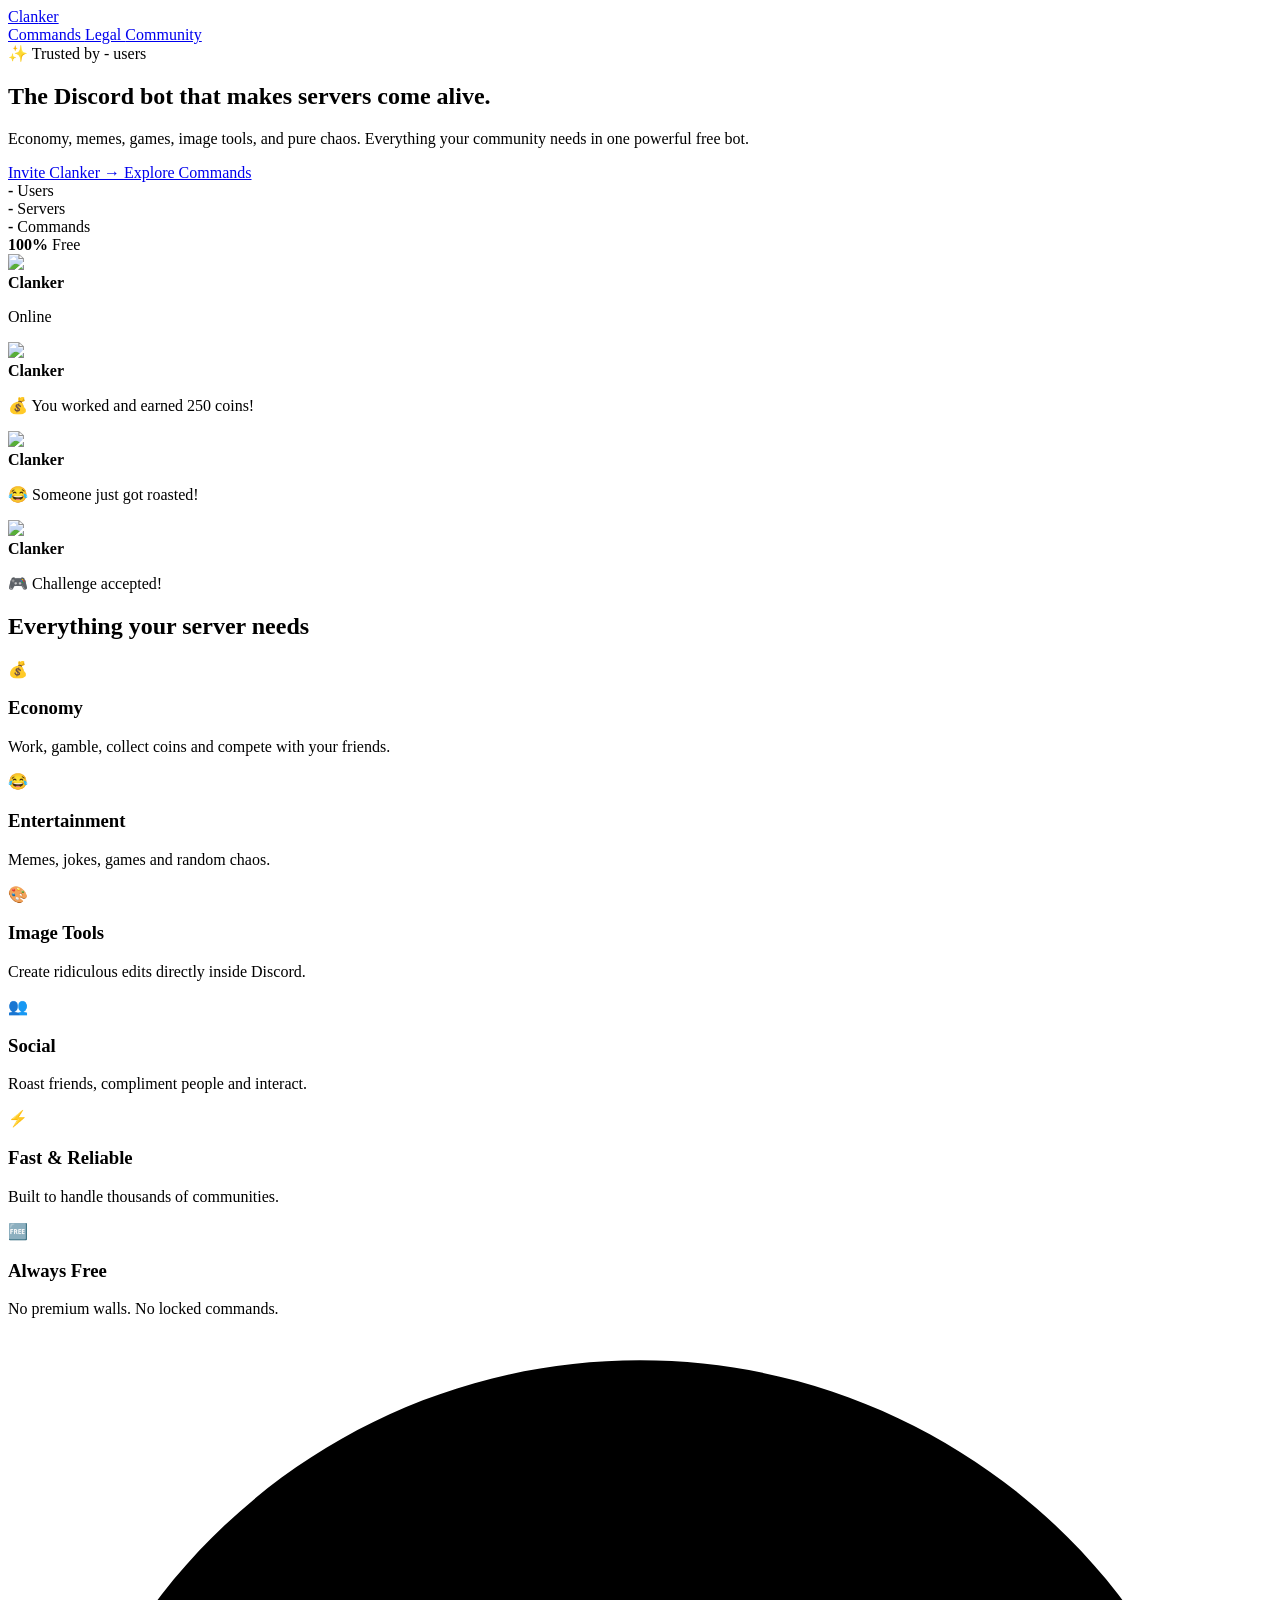
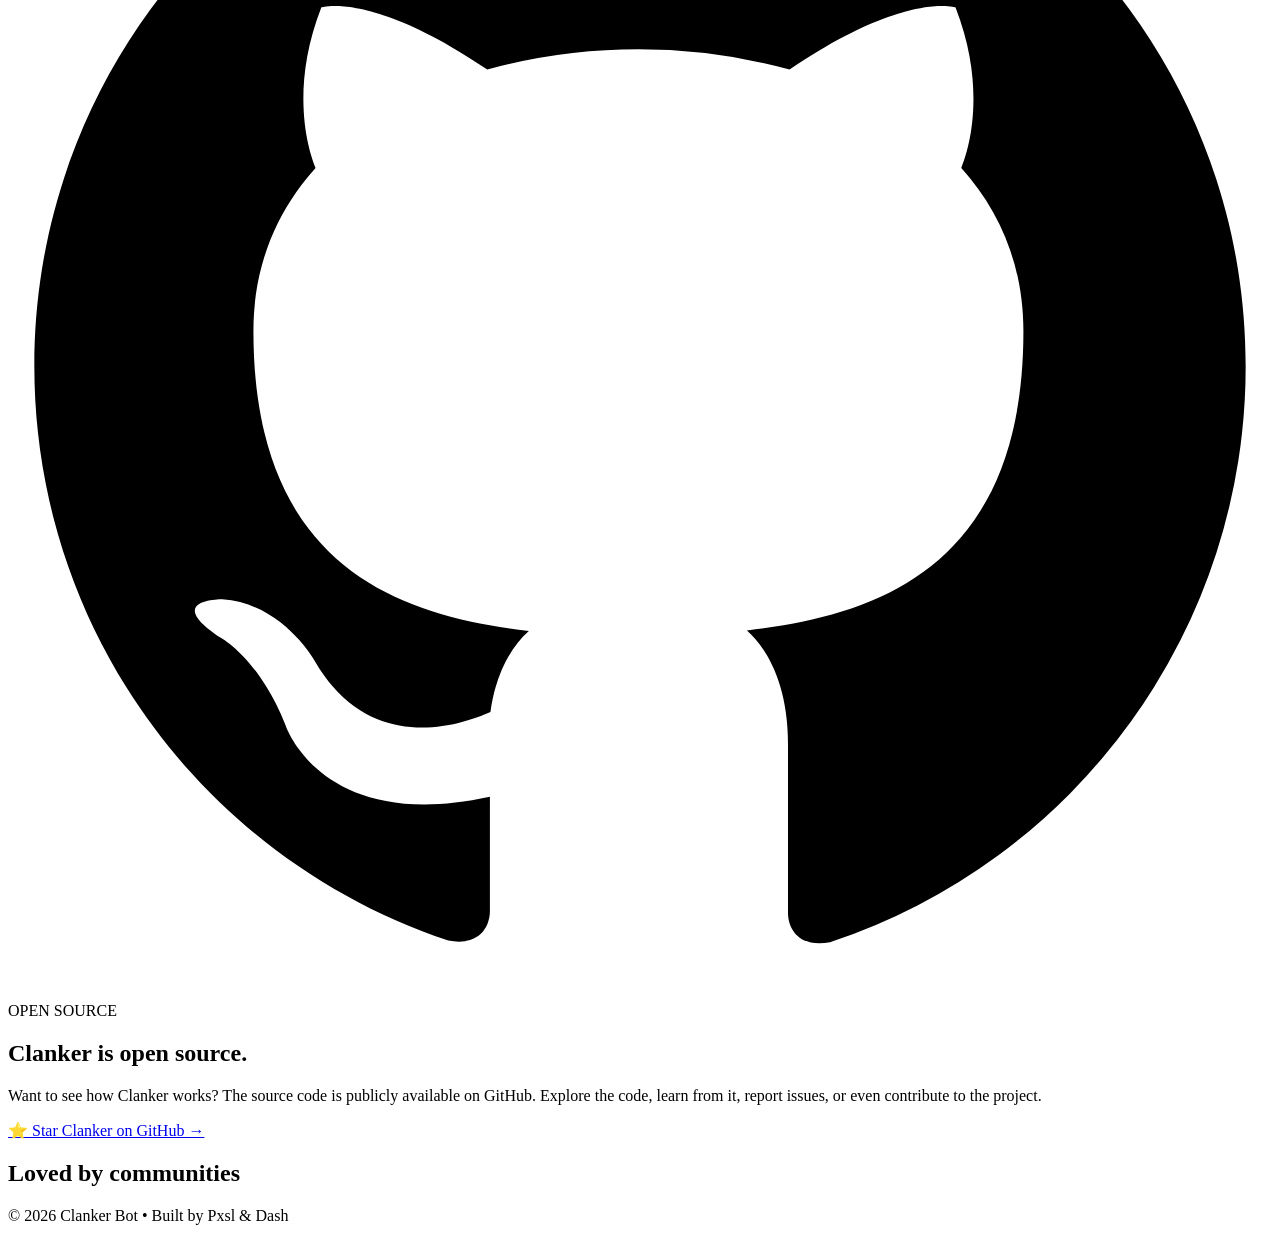
==== index.html @ 67356900 "new github url" ====
<!DOCTYPE html>
<html lang="en">

<head>

    <meta charset="UTF-8">
    <meta name="viewport" content="width=device-width, initial-scale=1.0">

    <title>Clanker ~ The #1 Entertainment Discord Bot</title>

    <meta name="description" content="Clanker is a free chaotic Discord bot with economy, games, memes, image manipulation and 80+ entertainment commands.">
    <meta name="keywords" content="discord bot, entertainment bot, economy bot, meme bot, fun bot, clanker bot">
    <meta name="robots" content="index, follow">
    <meta name="author" content="Pxsl">

    <link rel="canonical" href="https://clanker.pxsl.dev/">

    <link rel="icon" href="/assets/clanker.png">
    <link rel="apple-touch-icon" href="/assets/clanker.png">

    <link rel="preconnect" href="https://fonts.googleapis.com">
    <link rel="preconnect" href="https://fonts.gstatic.com" crossorigin>

    <link href="https://fonts.googleapis.com/css2?family=Inter:wght@400;600;800;900&display=swap" rel="stylesheet">

    <link rel="stylesheet" href="/static/styles.css">


    <!-- Open Graph -->

    <meta property="og:type" content="website">
    <meta property="og:title" content="Clanker - The #1 Entertainment Discord Bot">
    <meta property="og:description" content="A chaotic free Discord bot with economy, memes, games and image tools.">
    <meta property="og:url" content="https://clanker.pxsl.dev/">
    <meta property="og:image" content="https://clanker.pxsl.dev/static/preview.png">


    <!-- Twitter -->

    <meta name="twitter:card" content="summary_large_image">
    <meta name="twitter:title" content="Clanker - The #1 Entertainment Discord Bot">
    <meta name="twitter:description" content="Free Discord entertainment bot with 80+ commands.">
    <meta name="twitter:image" content="https://clanker.pxsl.dev/static/preview.png">


    <meta name="theme-color" content="#5865F2">


    <!-- Schema -->

    <script type="application/ld+json">
    {
        "@context": "https://schema.org",
        "@type": "SoftwareApplication",
        "name": "Clanker",
        "applicationCategory": "EntertainmentApplication",
        "operatingSystem": "Discord",
        "description": "A free Discord bot with entertainment commands, economy, memes and games.",
        "offers": {
            "@type": "Offer",
            "price": "0",
            "priceCurrency": "USD"
        },
        "author": {
            "@type": "Person",
            "name": "Pxsl"
        }
    }
    </script>

</head>

<script async src="https://www.googletagmanager.com/gtag/js?id=G-J10Z1FWB4F"></script>

<script>
    window.dataLayer = window.dataLayer || [];

    function gtag() {
        dataLayer.push(arguments);
    }

    gtag("js", new Date());
    gtag("config", "G-J10Z1FWB4F");
</script>

<body>

<div class="background"></div>

<nav>

    <a class="logo" href="/">
        Clan<span>ker</span>
    </a>

    <div class="nav-links">

        <a href="/commands/">
            Commands
        </a>

        <a href="/legal/">
            Legal
        </a>

        <a href="https://pxsl.dev/discord/" target="_blank">
            Community
        </a>

    </div>

</nav>

<section class="hero">

    <div class="hero-left">

        <div class="badge">
            ✨ Trusted by <span id="badge-user-count">...</span> users      
        </div>

        <h1>
            The Discord bot that makes
            <span>
                servers come alive.
            </span>
        </h1>

        <p>
            Economy, memes, games, image tools,
            and pure chaos. Everything your community
            needs in one powerful free bot.
        </p>

        <div class="buttons">

            <a class="btn primary"
               href="/invite/">
                Invite Clanker →
            </a>


            <a class="btn secondary" href="/commands/">
                Explore Commands
            </a>

        </div>

        <div class="mini-stats">

            <div>
                <strong id="user-count">...</strong>
                Users
            </div>

            <div>
                <strong id="server-count">...</strong>
                Servers
            </div>

            <div>
                <strong id="command-count">...</strong>
                Commands
            </div>

            <div>
                <strong>100%</strong>
                Free
            </div>

        </div>

    </div>

    <div class="discord-preview">

        <div class="discord-header">

            <img src="/assets/clanker.png">

            <div>
                <b>Clanker</b>
                <p>Online</p>
            </div>

        </div>

        <div class="message">

            <img src="/assets/clanker.png">

            <div>
                <b>Clanker</b>
                <p>💰 You worked and earned 250 coins!</p>
            </div>

        </div>

        <div class="message">

            <img src="/assets/clanker.png">

            <div>
                <b>Clanker</b>
                <p>😂 Someone just got roasted!</p>
            </div>

        </div>

        <div class="message">

            <img src="/assets/clanker.png">

            <div>
                <b>Clanker</b>
                <p>🎮 Challenge accepted!</p>
            </div>

        </div>

    </div>

</section>

<section class="features">

    <h2>
        Everything your server needs
    </h2>

    <div class="grid">

        <div class="card">
            <span>💰</span>
            <h3>Economy</h3>
            <p>
                Work, gamble, collect coins and compete with your friends.
            </p>
        </div>

        <div class="card">
            <span>😂</span>
            <h3>Entertainment</h3>
            <p>
                Memes, jokes, games and random chaos.
            </p>
        </div>

        <div class="card">
            <span>🎨</span>
            <h3>Image Tools</h3>
            <p>
                Create ridiculous edits directly inside Discord.
            </p>
        </div>

        <div class="card">
            <span>👥</span>
            <h3>Social</h3>
            <p>
                Roast friends, compliment people and interact.
            </p>
        </div>

        <div class="card">
            <span>⚡</span>
            <h3>Fast & Reliable</h3>
            <p>
                Built to handle thousands of communities.
            </p>
        </div>

        <div class="card">
            <span>🆓</span>
            <h3>Always Free</h3>
            <p>
                No premium walls. No locked commands.
            </p>
        </div>
    </div>

</section>

<section class="github-section">

    <div class="github-card">

        <div class="github-icon">
            <svg viewBox="0 0 24 24" aria-hidden="true">
                <path fill="currentColor" d="M12 .5C5.65.5.5 5.65.5 12c0 5.08 3.29 9.39 7.86 10.91.58.11.79-.25.79-.56v-2.17c-3.2.7-3.88-1.36-3.88-1.36-.53-1.33-1.28-1.69-1.28-1.69-1.04-.71.08-.7.08-.7 1.15.08 1.76 1.18 1.76 1.18 1.02 1.75 2.68 1.25 3.33.96.1-.74.4-1.25.73-1.54-2.55-.29-5.23-1.28-5.23-5.69 0-1.26.45-2.29 1.18-3.1-.12-.29-.51-1.46.11-3.05 0 0 .96-.31 3.15 1.18a10.93 10.93 0 0 1 5.74 0c2.19-1.49 3.15-1.18 3.15-1.18.62 1.59.23 2.76.11 3.05.73.81 1.18 1.84 1.18 3.1 0 4.42-2.69 5.39-5.25 5.68.41.36.78 1.07.78 2.16v3.2c0 .31.21.67.8.56A11.51 11.51 0 0 0 23.5 12C23.5 5.65 18.35.5 12 .5z"/>
            </svg>
        </div>

        <div class="github-content">

            <span class="github-label">
                OPEN SOURCE
            </span>

            <h2>
                Clanker is <span>open source.</span>
            </h2>

            <p>
                Want to see how Clanker works? The source code is publicly
                available on GitHub. Explore the code, learn from it,
                report issues, or even contribute to the project.
            </p>

            <a
                class="btn github-btn"
                href="https://github.com/pxsldev/Clanker/"
                target="_blank"
                rel="noopener noreferrer"
            >
                ⭐ Star Clanker on GitHub →
            </a>

        </div>

    </div>

</section>

<section class="reviews">

    <h2>
        Loved by communities
    </h2>

    <div class="reviews-row-wrap">

        <div class="reviews-row" id="reviewsRow"></div>

    </div>

</section>

<footer>

    <p>
        © 2026 Clanker Bot • Built by Pxsl & Dash
    </p>

</footer>

<script>
    async function loadStats() {
        try {
            const response = await fetch(
                "https://api.pxsl.dev/stats.json"
            );

            if (!response.ok) {
                throw new Error("Failed to load stats.json");
            }

            const stats = await response.json();

            const userCount = document.getElementById("user-count");
            const serverCount = document.getElementById("server-count");
            const badgeUserCount = document.getElementById("badge-user-count");

            const users = Number(stats.users);
            const servers = Number(stats.guilds);

            const formattedUsers = users.toLocaleString();
            const formattedServers = servers.toLocaleString();

            if (userCount) {
                userCount.textContent = formattedUsers;
            }

            if (serverCount) {
                serverCount.textContent = formattedServers;
            }

            if (badgeUserCount) {
                badgeUserCount.textContent = formattedUsers;
            }

        } catch (error) {
            console.error(
                "[STATS] Failed to load statistics:",
                error
            );

            const userCount = document.getElementById("user-count");
            const serverCount = document.getElementById("server-count");
            const badgeUserCount = document.getElementById("badge-user-count");

            if (userCount) {
                userCount.textContent = "-";
            }

            if (serverCount) {
                serverCount.textContent = "-";
            }

            if (badgeUserCount) {
                badgeUserCount.textContent = "-";
            }
        }
    }


    async function loadCommandCount() {
        try {
            const response = await fetch(
                "https://api.pxsl.dev/commands.json"
            );

            if (!response.ok) {
                throw new Error("Failed to load command data");
            }

            const commands = await response.json();

            const commandCount = document.getElementById("command-count");

            if (commandCount) {
                commandCount.textContent = commands.length.toLocaleString();
            }

        } catch (error) {
            console.error(
                "[COMMANDS] Failed to load command data:",
                error
            );

            const commandCount = document.getElementById(
                "command-count"
            );

            if (commandCount) {
                commandCount.textContent = "-";
            }
        }
    }


    loadStats();
    loadCommandCount();
</script>

<script src="/static/script.js" defer></script>

</body>

</html>
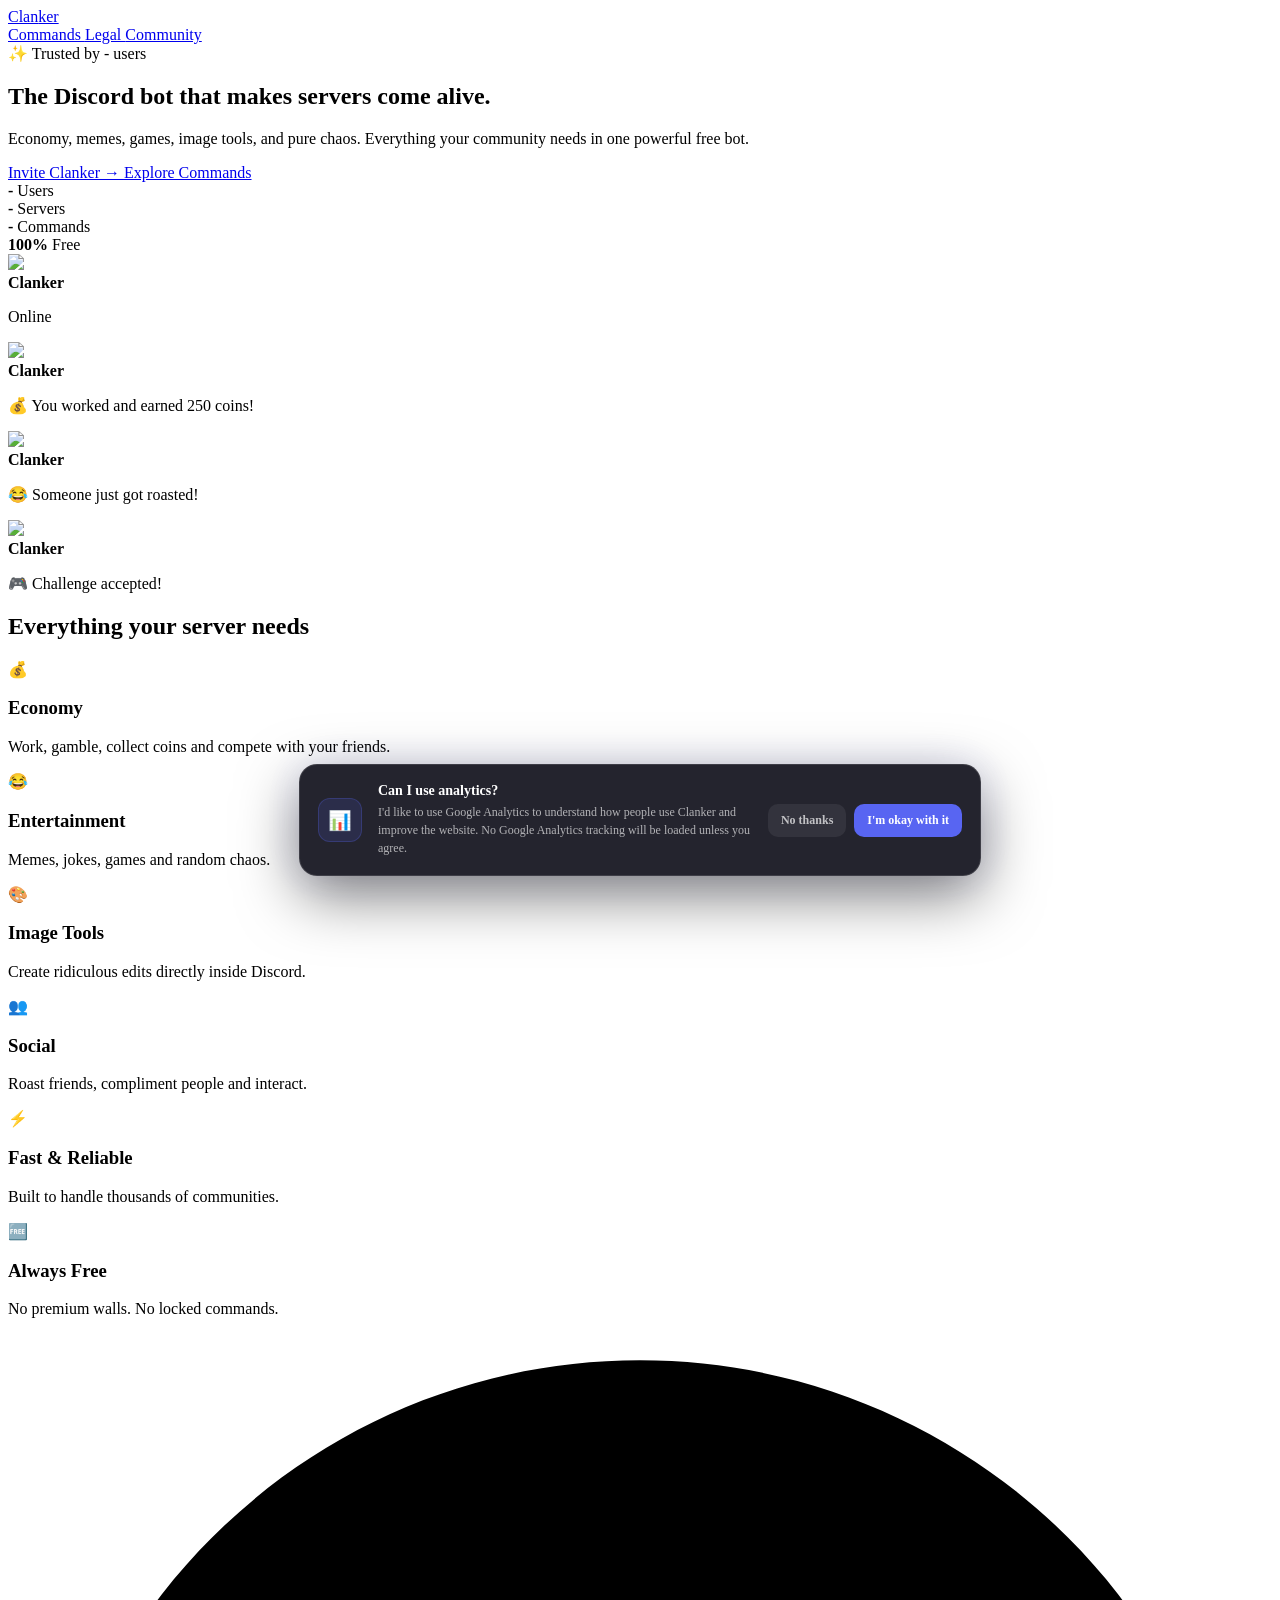
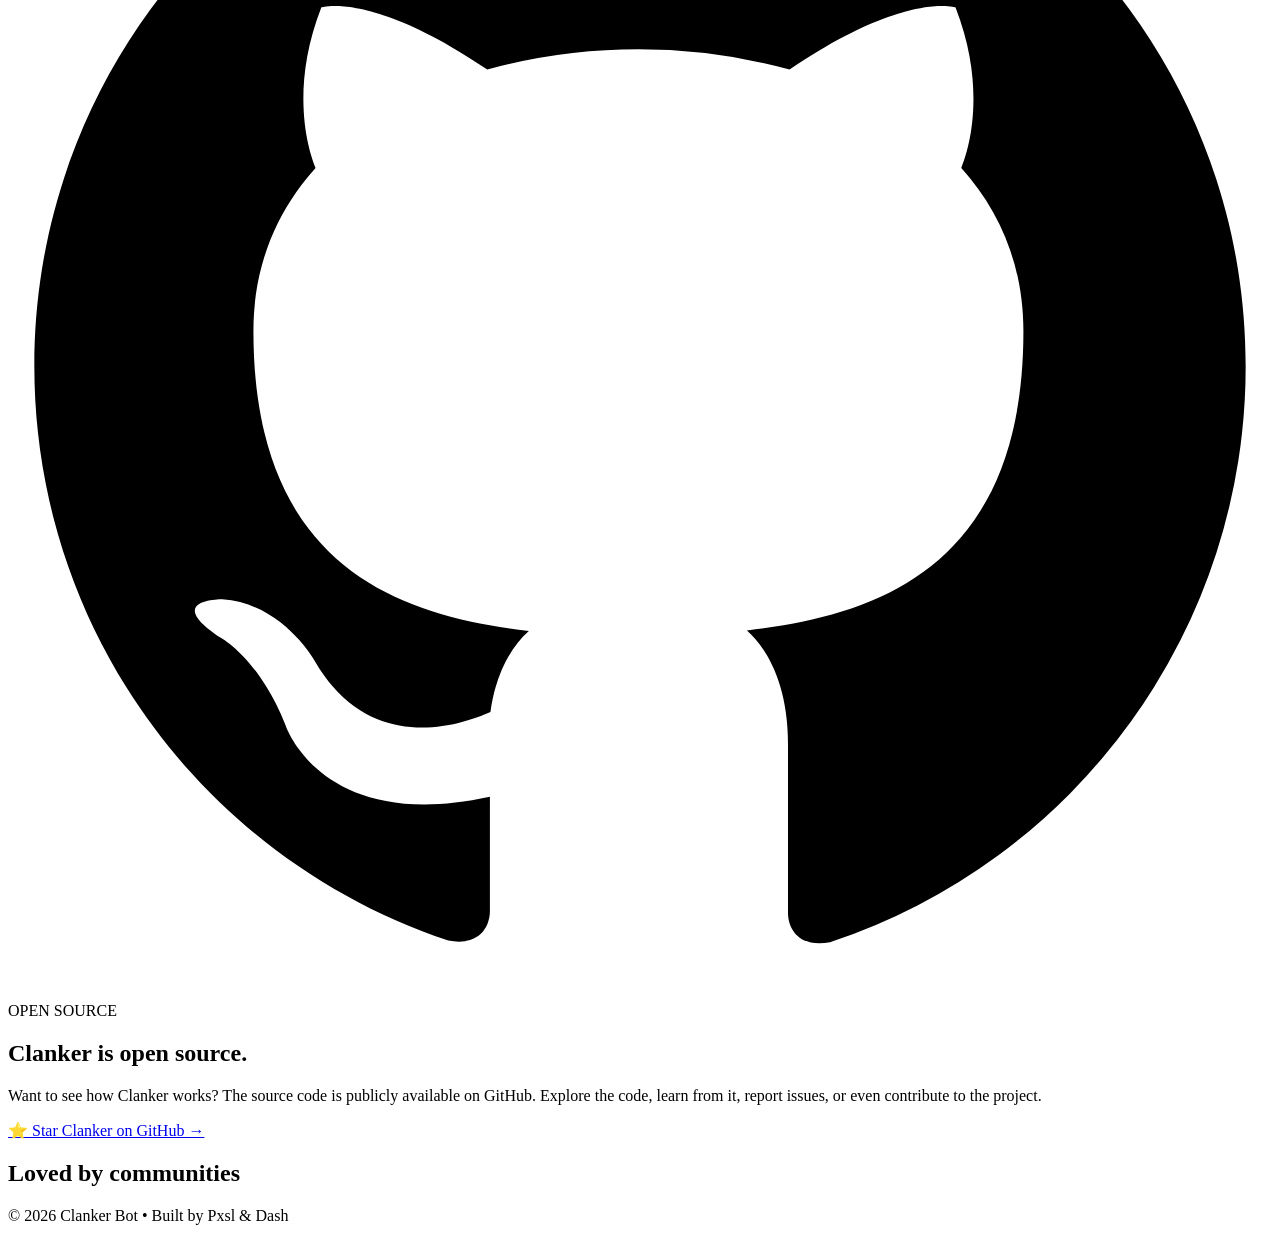
==== commit fdd6f438: "added analytics consent thing please click yes i want to see how many people are using my website" ====
--- a/index.html
+++ b/index.html
@@ -21,7 +21,10 @@
     <link rel="preconnect" href="https://fonts.googleapis.com">
     <link rel="preconnect" href="https://fonts.gstatic.com" crossorigin>
 
-    <link href="https://fonts.googleapis.com/css2?family=Inter:wght@400;600;800;900&display=swap" rel="stylesheet">
+    <link
+        href="https://fonts.googleapis.com/css2?family=Inter:wght@400;600;800;900&display=swap"
+        rel="stylesheet"
+    >
 
     <link rel="stylesheet" href="/static/styles.css">
 
@@ -68,24 +71,220 @@
     }
     </script>
 
+
+    <!-- Analytics Consent Banner -->
+
+    <style>
+
+        .analytics-banner {
+            position: fixed;
+
+            left: 50%;
+            bottom: 24px;
+
+            transform: translate(-50%, 140%);
+
+            width: min(680px, calc(100% - 32px));
+
+            z-index: 99999;
+
+            background: rgba(25, 25, 35, 0.95);
+
+            border: 1px solid rgba(255, 255, 255, 0.12);
+
+            border-radius: 18px;
+
+            box-shadow:
+                0 20px 60px rgba(0, 0, 0, 0.5),
+                0 0 40px rgba(88, 101, 242, 0.12);
+
+            backdrop-filter: blur(18px);
+            -webkit-backdrop-filter: blur(18px);
+
+            opacity: 0;
+
+            transition:
+                transform 0.5s cubic-bezier(.16, 1, .3, 1),
+                opacity 0.3s ease;
+        }
+
+
+        .analytics-banner.show {
+            transform: translate(-50%, 0);
+
+            opacity: 1;
+        }
+
+
+        .analytics-content {
+            display: flex;
+
+            align-items: center;
+
+            gap: 16px;
+
+            padding: 18px;
+        }
+
+
+        .analytics-icon {
+            flex: 0 0 42px;
+
+            width: 42px;
+            height: 42px;
+
+            display: flex;
+
+            align-items: center;
+            justify-content: center;
+
+            background: rgba(88, 101, 242, 0.14);
+
+            border: 1px solid rgba(88, 101, 242, 0.25);
+
+            border-radius: 12px;
+
+            font-size: 19px;
+        }
+
+
+        .analytics-text {
+            flex: 1;
+
+            min-width: 0;
+        }
+
+
+        .analytics-text strong {
+            display: block;
+
+            margin-bottom: 4px;
+
+            color: #fff;
+
+            font-size: 14px;
+
+            font-weight: 700;
+        }
+
+
+        .analytics-text p {
+            margin: 0;
+
+            color: rgba(255, 255, 255, 0.65);
+
+            font-size: 12px;
+
+            line-height: 1.5;
+        }
+
+
+        .analytics-actions {
+            display: flex;
+
+            flex-shrink: 0;
+
+            gap: 8px;
+        }
+
+
+        .analytics-btn {
+            border: 0;
+
+            border-radius: 10px;
+
+            padding: 9px 13px;
+
+            font-family: inherit;
+
+            font-size: 12px;
+
+            font-weight: 700;
+
+            cursor: pointer;
+
+            transition:
+                background 0.2s ease,
+                transform 0.2s ease;
+        }
+
+
+        .analytics-btn:hover {
+            transform: translateY(-1px);
+        }
+
+
+        .analytics-btn.decline {
+            color: rgba(255, 255, 255, 0.7);
+
+            background: rgba(255, 255, 255, 0.07);
+        }
+
+
+        .analytics-btn.decline:hover {
+            background: rgba(255, 255, 255, 0.12);
+        }
+
+
+        .analytics-btn.accept {
+            color: #fff;
+
+            background: #5865F2;
+        }
+
+
+        .analytics-btn.accept:hover {
+            background: #6875ff;
+        }
+
+
+        @media (max-width: 600px) {
+
+            .analytics-content {
+                align-items: flex-start;
+
+                flex-wrap: wrap;
+            }
+
+
+            .analytics-icon {
+                flex: 0 0 38px;
+
+                width: 38px;
+                height: 38px;
+            }
+
+
+            .analytics-text {
+                flex: 1;
+            }
+
+
+            .analytics-actions {
+                width: 100%;
+
+                margin-top: 2px;
+            }
+
+
+            .analytics-btn {
+                flex: 1;
+
+                padding: 10px;
+            }
+
+        }
+
+    </style>
+
 </head>
 
-<script async src="https://www.googletagmanager.com/gtag/js?id=G-J10Z1FWB4F"></script>
-
-<script>
-    window.dataLayer = window.dataLayer || [];
-
-    function gtag() {
-        dataLayer.push(arguments);
-    }
-
-    gtag("js", new Date());
-    gtag("config", "G-J10Z1FWB4F");
-</script>
 
 <body>
 
+
 <div class="background"></div>
+
 
 <nav>
 
@@ -103,7 +302,11 @@
             Legal
         </a>
 
-        <a href="https://pxsl.dev/discord/" target="_blank">
+        <a
+            href="https://pxsl.dev/discord/"
+            target="_blank"
+            rel="noopener noreferrer"
+        >
             Community
         </a>
 
@@ -111,12 +314,13 @@
 
 </nav>
 
+
 <section class="hero">
 
     <div class="hero-left">
 
         <div class="badge">
-            ✨ Trusted by <span id="badge-user-count">...</span> users      
+            ✨ Trusted by <span id="badge-user-count">...</span> users
         </div>
 
         <h1>
@@ -134,13 +338,18 @@
 
         <div class="buttons">
 
-            <a class="btn primary"
-               href="/invite/">
+            <a
+                class="btn primary"
+                href="/invite/"
+            >
                 Invite Clanker →
             </a>
 
 
-            <a class="btn secondary" href="/commands/">
+            <a
+                class="btn secondary"
+                href="/commands/"
+            >
                 Explore Commands
             </a>
 
@@ -172,6 +381,7 @@
 
     </div>
 
+
     <div class="discord-preview">
 
         <div class="discord-header">
@@ -185,6 +395,7 @@
 
         </div>
 
+
         <div class="message">
 
             <img src="/assets/clanker.png">
@@ -196,6 +407,7 @@
 
         </div>
 
+
         <div class="message">
 
             <img src="/assets/clanker.png">
@@ -207,6 +419,7 @@
 
         </div>
 
+
         <div class="message">
 
             <img src="/assets/clanker.png">
@@ -222,74 +435,116 @@
 
 </section>
 
+
 <section class="features">
 
     <h2>
         Everything your server needs
     </h2>
 
+
     <div class="grid">
 
         <div class="card">
+
             <span>💰</span>
+
             <h3>Economy</h3>
+
             <p>
                 Work, gamble, collect coins and compete with your friends.
             </p>
-        </div>
+
+        </div>
+
 
         <div class="card">
+
             <span>😂</span>
+
             <h3>Entertainment</h3>
+
             <p>
                 Memes, jokes, games and random chaos.
             </p>
-        </div>
+
+        </div>
+
 
         <div class="card">
+
             <span>🎨</span>
+
             <h3>Image Tools</h3>
+
             <p>
                 Create ridiculous edits directly inside Discord.
             </p>
-        </div>
+
+        </div>
+
 
         <div class="card">
+
             <span>👥</span>
+
             <h3>Social</h3>
+
             <p>
                 Roast friends, compliment people and interact.
             </p>
-        </div>
+
+        </div>
+
 
         <div class="card">
+
             <span>⚡</span>
+
             <h3>Fast & Reliable</h3>
+
             <p>
                 Built to handle thousands of communities.
             </p>
-        </div>
+
+        </div>
+
 
         <div class="card">
+
             <span>🆓</span>
+
             <h3>Always Free</h3>
+
             <p>
                 No premium walls. No locked commands.
             </p>
-        </div>
+
+        </div>
+
     </div>
 
 </section>
 
+
 <section class="github-section">
 
     <div class="github-card">
 
         <div class="github-icon">
-            <svg viewBox="0 0 24 24" aria-hidden="true">
-                <path fill="currentColor" d="M12 .5C5.65.5.5 5.65.5 12c0 5.08 3.29 9.39 7.86 10.91.58.11.79-.25.79-.56v-2.17c-3.2.7-3.88-1.36-3.88-1.36-.53-1.33-1.28-1.69-1.28-1.69-1.04-.71.08-.7.08-.7 1.15.08 1.76 1.18 1.76 1.18 1.02 1.75 2.68 1.25 3.33.96.1-.74.4-1.25.73-1.54-2.55-.29-5.23-1.28-5.23-5.69 0-1.26.45-2.29 1.18-3.1-.12-.29-.51-1.46.11-3.05 0 0 .96-.31 3.15 1.18a10.93 10.93 0 0 1 5.74 0c2.19-1.49 3.15-1.18 3.15-1.18.62 1.59.23 2.76.11 3.05.73.81 1.18 1.84 1.18 3.1 0 4.42-2.69 5.39-5.25 5.68.41.36.78 1.07.78 2.16v3.2c0 .31.21.67.8.56A11.51 11.51 0 0 0 23.5 12C23.5 5.65 18.35.5 12 .5z"/>
+
+            <svg
+                viewBox="0 0 24 24"
+                aria-hidden="true"
+            >
+                <path
+                    fill="currentColor"
+                    d="M12 .5C5.65.5.5 5.65.5 12c0 5.08 3.29 9.39 7.86 10.91.58.11.79-.25.79-.56v-2.17c-3.2.7-3.88-1.36-3.88-1.36-.53-1.33-1.28-1.69-1.28-1.69-1.04-.71.08-.7.08-.7 1.15.08 1.76 1.18 1.76 1.18 1.02 1.75 2.68 1.25 3.33.96.1-.74.4-1.25.73-1.54-2.55-.29-5.23-1.28-5.23-5.69 0-1.26.45-2.29 1.18-3.1-.12-.29-.51-1.46.11-3.05 0 0 .96-.31 3.15 1.18a10.93 10.93 0 0 1 5.74 0c2.19-1.49 3.15-1.18 3.15-1.18.62 1.59.23 2.76.11 3.05.73.81 1.18 1.84 1.18 3.1 0 4.42-2.69 5.39-5.25 5.68.41.36.78 1.07.78 2.16v3.2c0 .31.21.67.8.56A11.51 11.51 0 0 0 23.5 12C23.5 5.65 18.35.5 12 .5z"
+                />
             </svg>
-        </div>
+
+        </div>
+
 
         <div class="github-content">
 
@@ -322,19 +577,25 @@
 
 </section>
 
+
 <section class="reviews">
 
     <h2>
         Loved by communities
     </h2>
 
+
     <div class="reviews-row-wrap">
 
-        <div class="reviews-row" id="reviewsRow"></div>
+        <div
+            class="reviews-row"
+            id="reviewsRow"
+        ></div>
 
     </div>
 
 </section>
+
 
 <footer>
 
@@ -344,106 +605,481 @@
 
 </footer>
 
+
+<!-- Analytics Consent Banner -->
+
+<div
+    id="analyticsBanner"
+    class="analytics-banner"
+>
+
+    <div class="analytics-content">
+
+
+        <div class="analytics-icon">
+            📊
+        </div>
+
+
+        <div class="analytics-text">
+
+            <strong>
+                Can I use analytics?
+            </strong>
+
+            <p>
+                I'd like to use Google Analytics to understand how people
+                use Clanker and improve the website. No Google Analytics
+                tracking will be loaded unless you agree.
+            </p>
+
+        </div>
+
+
+        <div class="analytics-actions">
+
+            <button
+                id="analyticsDecline"
+                class="analytics-btn decline"
+                type="button"
+            >
+                No thanks
+            </button>
+
+
+            <button
+                id="analyticsAccept"
+                class="analytics-btn accept"
+                type="button"
+            >
+                I'm okay with it
+            </button>
+
+        </div>
+
+    </div>
+
+</div>
+
+
 <script>
+
+    /*
+     * ============================================
+     * Google Analytics Consent
+     * ============================================
+     *
+     * IMPORTANT:
+     *
+     * Google Analytics is NOT loaded when the page
+     * initially opens.
+     *
+     * It is only loaded after explicit consent.
+     *
+     * This uses a Clanker-specific localStorage key
+     * because clanker.pxsl.dev is a separate origin
+     * from pxsl.dev.
+     */
+
+
+    const ANALYTICS_ID =
+        "G-J10Z1FWB4F";
+
+
+    const ANALYTICS_CONSENT_KEY =
+        "clanker-analytics-consent";
+
+
+    const analyticsBanner =
+        document.getElementById("analyticsBanner");
+
+
+    const analyticsAccept =
+        document.getElementById("analyticsAccept");
+
+
+    const analyticsDecline =
+        document.getElementById("analyticsDecline");
+
+
+    /*
+     * Load Google Analytics.
+     */
+
+    function enableAnalytics() {
+
+        /*
+         * Safety check:
+         * never load Analytics without consent.
+         */
+
+        if (
+            localStorage.getItem(ANALYTICS_CONSENT_KEY)
+            !== "accepted"
+        ) {
+            return;
+        }
+
+
+        /*
+         * Prevent duplicate loading.
+         */
+
+        if (
+            document.querySelector(
+                'script[src*="googletagmanager.com/gtag/js"]'
+            )
+        ) {
+            return;
+        }
+
+
+        /*
+         * Load Google's gtag.js script.
+         */
+
+        const script =
+            document.createElement("script");
+
+
+        script.async = true;
+
+
+        script.src =
+            "https://www.googletagmanager.com/gtag/js?id="
+            + ANALYTICS_ID;
+
+
+        document.head.appendChild(script);
+
+
+        /*
+         * Initialise Google Analytics.
+         */
+
+        window.dataLayer =
+            window.dataLayer || [];
+
+
+        function gtag() {
+
+            dataLayer.push(arguments);
+
+        }
+
+
+        window.gtag = gtag;
+
+
+        gtag(
+            "js",
+            new Date()
+        );
+
+
+        gtag(
+            "config",
+            ANALYTICS_ID
+        );
+
+    }
+
+
+    /*
+     * Read the visitor's previous choice.
+     */
+
+    const analyticsConsent =
+        localStorage.getItem(
+            ANALYTICS_CONSENT_KEY
+        );
+
+
+    /*
+     * If the visitor already accepted,
+     * load Analytics without showing the banner.
+     */
+
+    if (
+        analyticsConsent === "accepted"
+    ) {
+
+        enableAnalytics();
+
+    }
+
+
+    /*
+     * If they have never made a choice,
+     * show the banner.
+     */
+
+    else if (
+        !analyticsConsent
+    ) {
+
+        setTimeout(() => {
+
+            analyticsBanner.classList.add("show");
+
+        }, 800);
+
+    }
+
+
+    /*
+     * Accept Analytics.
+     */
+
+    analyticsAccept.addEventListener(
+        "click",
+        () => {
+
+            localStorage.setItem(
+                ANALYTICS_CONSENT_KEY,
+                "accepted"
+            );
+
+
+            analyticsBanner.classList.remove(
+                "show"
+            );
+
+
+            enableAnalytics();
+
+        }
+    );
+
+
+    /*
+     * Decline Analytics.
+     */
+
+    analyticsDecline.addEventListener(
+        "click",
+        () => {
+
+            localStorage.setItem(
+                ANALYTICS_CONSENT_KEY,
+                "declined"
+            );
+
+
+            analyticsBanner.classList.remove(
+                "show"
+            );
+
+        }
+    );
+
+</script>
+
+
+<script>
+
     async function loadStats() {
+
         try {
+
             const response = await fetch(
                 "https://api.pxsl.dev/stats.json"
             );
 
+
             if (!response.ok) {
-                throw new Error("Failed to load stats.json");
-            }
-
-            const stats = await response.json();
-
-            const userCount = document.getElementById("user-count");
-            const serverCount = document.getElementById("server-count");
-            const badgeUserCount = document.getElementById("badge-user-count");
-
-            const users = Number(stats.users);
-            const servers = Number(stats.guilds);
-
-            const formattedUsers = users.toLocaleString();
-            const formattedServers = servers.toLocaleString();
+
+                throw new Error(
+                    "Failed to load stats.json"
+                );
+
+            }
+
+
+            const stats =
+                await response.json();
+
+
+            const userCount =
+                document.getElementById(
+                    "user-count"
+                );
+
+
+            const serverCount =
+                document.getElementById(
+                    "server-count"
+                );
+
+
+            const badgeUserCount =
+                document.getElementById(
+                    "badge-user-count"
+                );
+
+
+            const users =
+                Number(stats.users);
+
+
+            const servers =
+                Number(stats.guilds);
+
+
+            const formattedUsers =
+                users.toLocaleString();
+
+
+            const formattedServers =
+                servers.toLocaleString();
+
 
             if (userCount) {
-                userCount.textContent = formattedUsers;
-            }
+
+                userCount.textContent =
+                    formattedUsers;
+
+            }
+
 
             if (serverCount) {
-                serverCount.textContent = formattedServers;
-            }
+
+                serverCount.textContent =
+                    formattedServers;
+
+            }
+
 
             if (badgeUserCount) {
-                badgeUserCount.textContent = formattedUsers;
+
+                badgeUserCount.textContent =
+                    formattedUsers;
+
             }
 
         } catch (error) {
+
             console.error(
                 "[STATS] Failed to load statistics:",
                 error
             );
 
-            const userCount = document.getElementById("user-count");
-            const serverCount = document.getElementById("server-count");
-            const badgeUserCount = document.getElementById("badge-user-count");
+
+            const userCount =
+                document.getElementById(
+                    "user-count"
+                );
+
+
+            const serverCount =
+                document.getElementById(
+                    "server-count"
+                );
+
+
+            const badgeUserCount =
+                document.getElementById(
+                    "badge-user-count"
+                );
+
 
             if (userCount) {
+
                 userCount.textContent = "-";
-            }
+
+            }
+
 
             if (serverCount) {
+
                 serverCount.textContent = "-";
-            }
+
+            }
+
 
             if (badgeUserCount) {
+
                 badgeUserCount.textContent = "-";
-            }
-        }
+
+            }
+
+        }
+
     }
 
 
     async function loadCommandCount() {
+
         try {
+
             const response = await fetch(
                 "https://api.pxsl.dev/commands.json"
             );
 
+
             if (!response.ok) {
-                throw new Error("Failed to load command data");
-            }
-
-            const commands = await response.json();
-
-            const commandCount = document.getElementById("command-count");
+
+                throw new Error(
+                    "Failed to load command data"
+                );
+
+            }
+
+
+            const commands =
+                await response.json();
+
+
+            const commandCount =
+                document.getElementById(
+                    "command-count"
+                );
+
 
             if (commandCount) {
-                commandCount.textContent = commands.length.toLocaleString();
+
+                commandCount.textContent =
+                    commands.length.toLocaleString();
+
             }
 
         } catch (error) {
+
             console.error(
                 "[COMMANDS] Failed to load command data:",
                 error
             );
 
-            const commandCount = document.getElementById(
-                "command-count"
-            );
+
+            const commandCount =
+                document.getElementById(
+                    "command-count"
+                );
+
 
             if (commandCount) {
+
                 commandCount.textContent = "-";
-            }
-        }
+
+            }
+
+        }
+
     }
 
 
     loadStats();
+
     loadCommandCount();
+
 </script>
 
-<script src="/static/script.js" defer></script>
+
+<script
+    src="/static/script.js"
+    defer
+></script>
+
 
 </body>
 
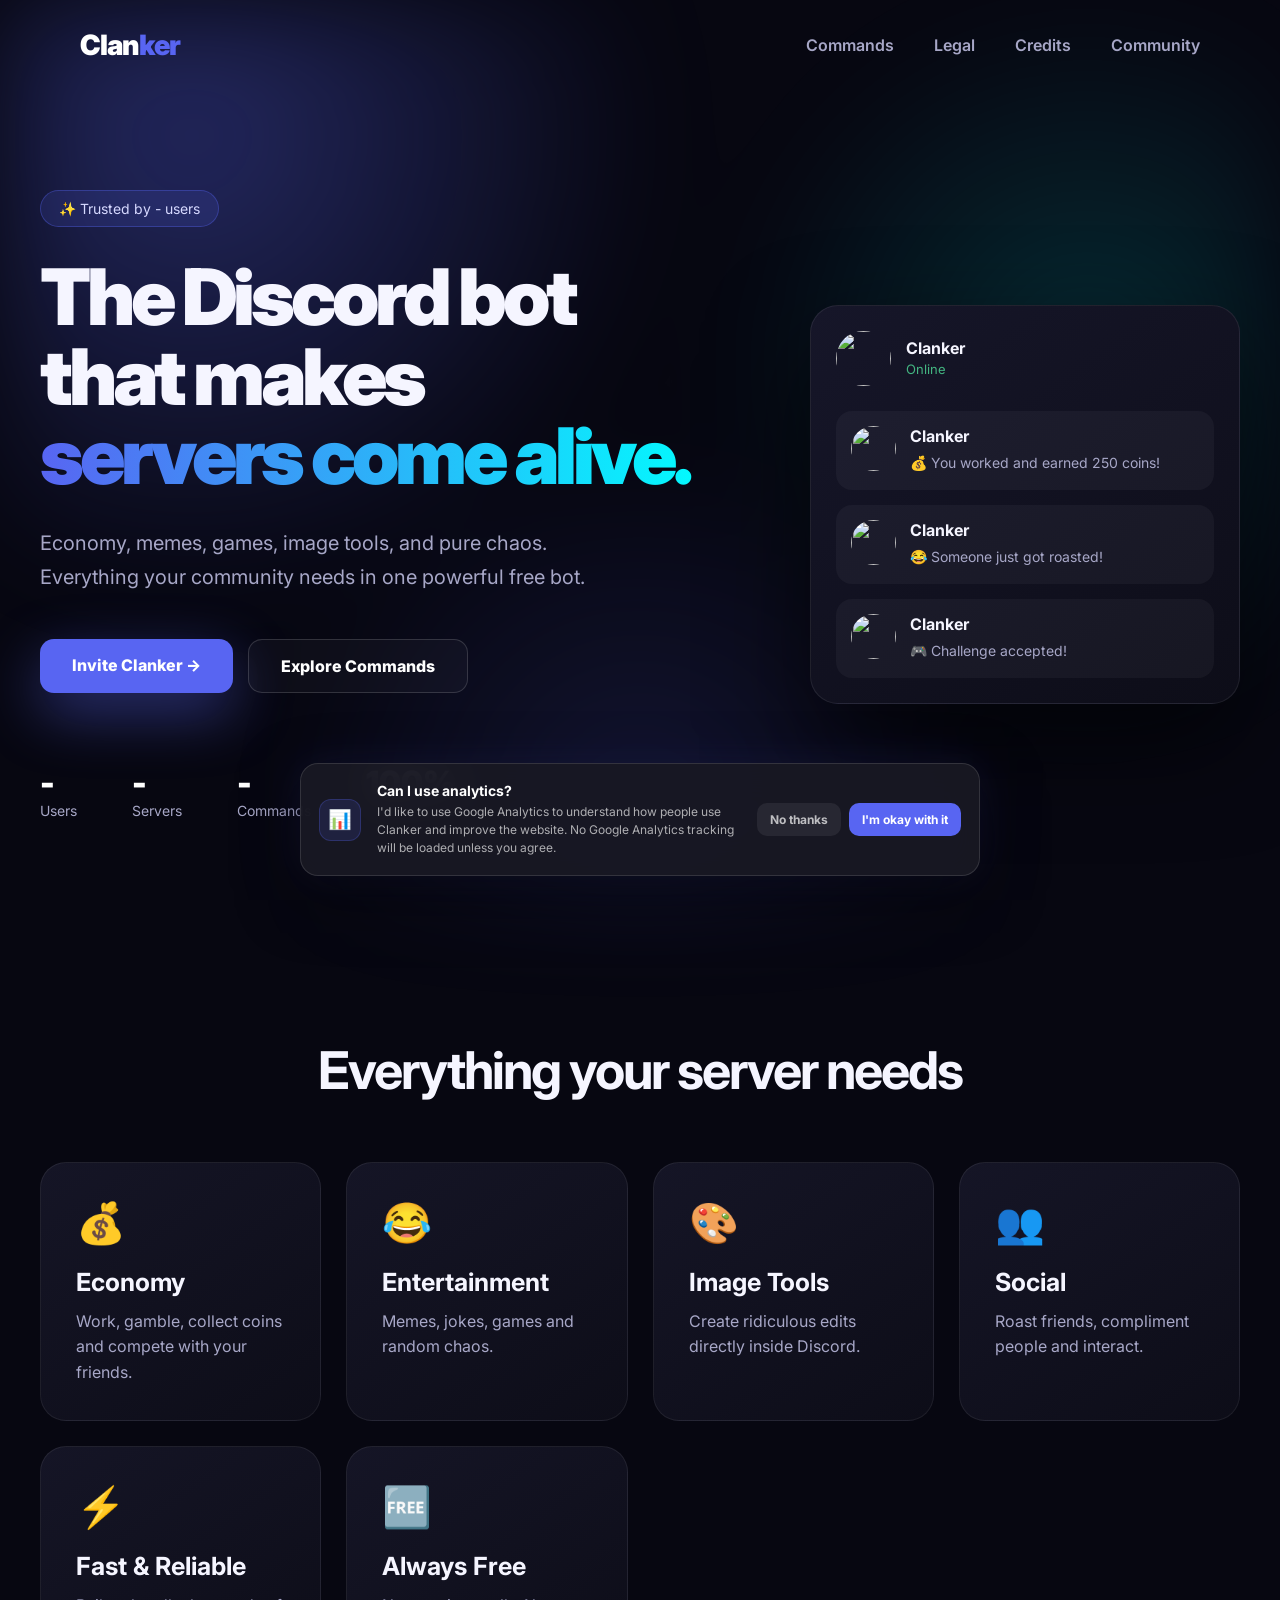
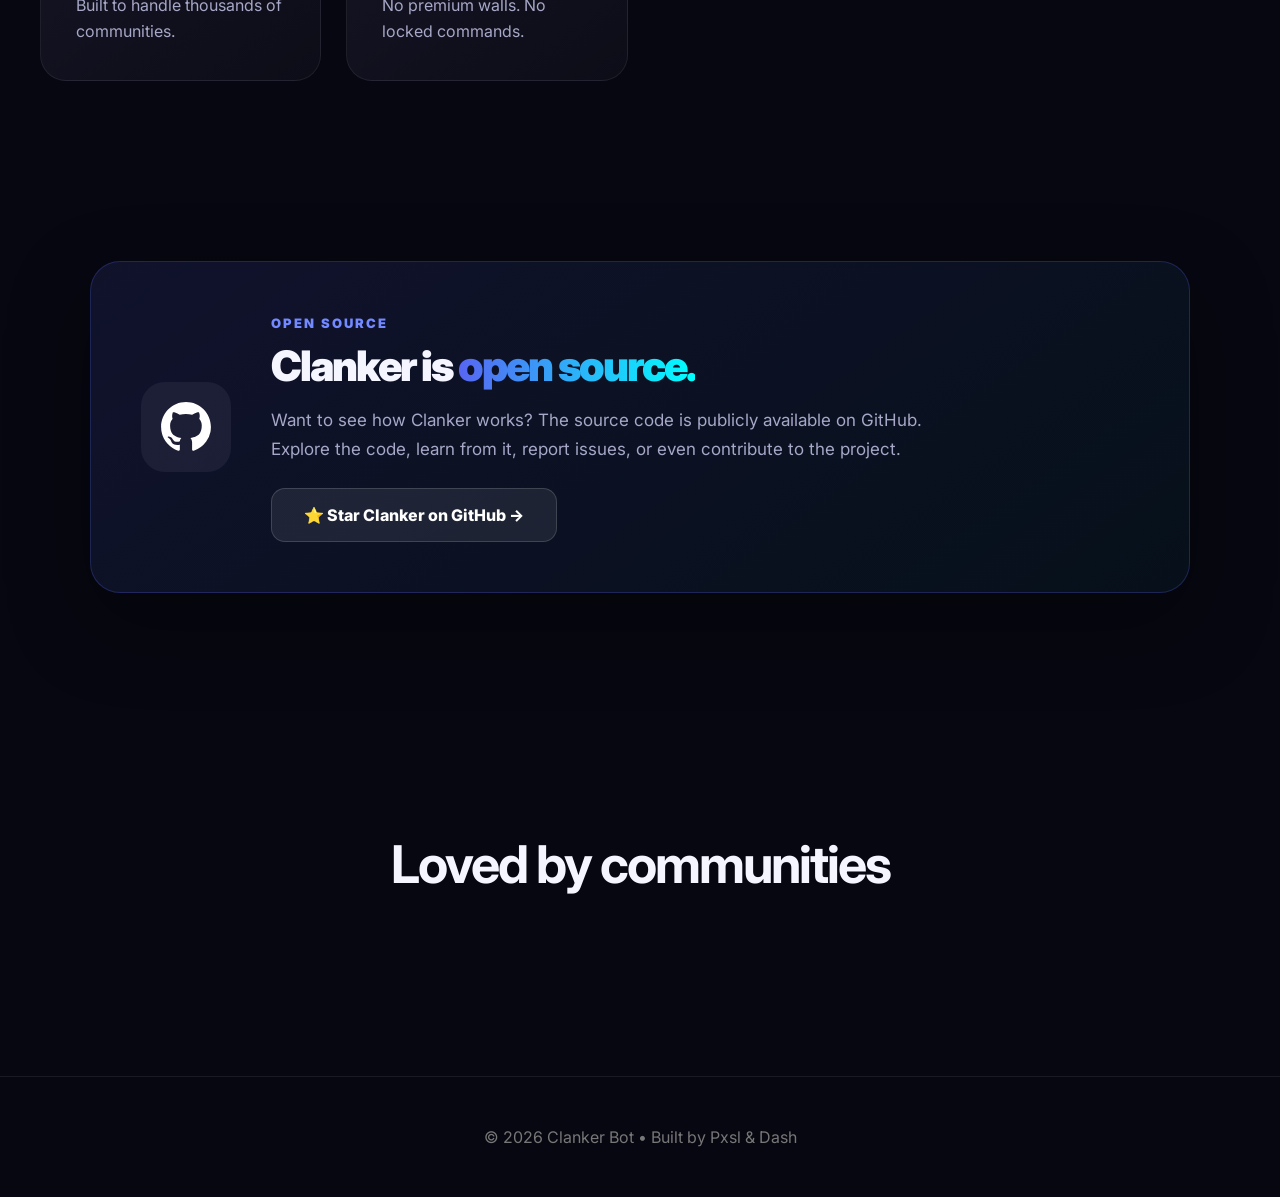
==== commit d4177a69: "added credits page" ====
--- a/index.html
+++ b/index.html
@@ -302,6 +302,10 @@
             Legal
         </a>
 
+        <a href="/credits/">
+            Credits
+        </a>
+
         <a
             href="https://pxsl.dev/discord/"
             target="_blank"
@@ -883,7 +887,7 @@
         try {
 
             const response = await fetch(
-                "https://api.pxsl.dev/stats.json"
+                "https://api.pxsl.dev/clanker/stats.json"
             );
 
 
@@ -1013,7 +1017,7 @@
         try {
 
             const response = await fetch(
-                "https://api.pxsl.dev/commands.json"
+                "https://api.pxsl.dev/clanker/commands.json"
             );
 
 
--- a/static/styles.css
+++ b/static/styles.css
@@ -0,0 +1,1596 @@
+:root {
+
+    --bg: #070711;
+    --card: #11111f;
+    --card-hover: #17172b;
+
+    --purple: #5865f2;
+    --purple-light: #7289ff;
+    --cyan: #00ffff;
+
+    --text: #f5f5ff;
+    --muted: #a7a7c7;
+
+}
+
+
+* {
+
+    margin: 0;
+    padding: 0;
+    box-sizing: border-box;
+    font-family: "Inter", sans-serif;
+
+}
+
+
+html {
+
+    scroll-behavior: smooth;
+
+}
+
+
+body {
+
+    background: var(--bg);
+    color: var(--text);
+    overflow-x: hidden;
+
+}
+
+
+
+/* BACKGROUND */
+
+.background {
+
+    position: fixed;
+    inset: 0;
+    z-index: -1;
+
+    background:
+
+    radial-gradient(
+        circle at 15% 15%,
+        rgba(88,101,242,0.35),
+        transparent 35%
+    ),
+
+    radial-gradient(
+        circle at 85% 40%,
+        rgba(0,255,255,0.15),
+        transparent 30%
+    ),
+
+    radial-gradient(
+        circle at 50% 90%,
+        rgba(88,101,242,0.15),
+        transparent 35%
+    );
+
+    filter: blur(50px);
+
+}
+
+
+
+/* NAVBAR */
+
+nav {
+
+    height: 90px;
+
+    display: flex;
+    align-items: center;
+    justify-content: space-between;
+
+    padding: 0 80px;
+
+}
+
+
+
+.logo {
+
+    color: white;
+    text-decoration: none;
+
+    font-size: 28px;
+    font-weight: 900;
+
+    letter-spacing: -1px;
+
+}
+
+
+.logo span {
+
+    color: var(--purple);
+
+}
+
+
+
+.nav-links {
+
+    display: flex;
+    gap: 40px;
+
+}
+
+
+.nav-links a {
+
+    color: var(--muted);
+    text-decoration: none;
+
+    font-weight: 600;
+
+    transition: .25s;
+
+}
+
+
+.nav-links a:hover {
+
+    color: white;
+
+}
+
+
+
+
+
+/* HERO */
+
+
+.hero {
+
+    max-width: 1300px;
+
+    margin: auto;
+
+    padding: 100px 40px;
+
+    display: grid;
+
+    grid-template-columns: 1fr 430px;
+
+    gap: 90px;
+
+    align-items: center;
+
+}
+
+
+
+.badge {
+
+    display: inline-block;
+
+    padding: 9px 18px;
+
+    border-radius: 999px;
+
+    background:
+    rgba(88,101,242,.15);
+
+    border: 1px solid rgba(88,101,242,.35);
+
+    color: #d6d9ff;
+
+    font-size: 14px;
+
+    margin-bottom: 30px;
+
+}
+
+
+
+
+
+.hero h1 {
+
+    font-size: 78px;
+
+    line-height: 1.02;
+
+    letter-spacing: -4px;
+
+    font-weight: 900;
+
+}
+
+
+
+.hero h1 span {
+
+    display: block;
+
+    background:
+
+    linear-gradient(
+        90deg,
+        #5865f2,
+        #00ffff
+    );
+
+    -webkit-background-clip: text;
+    background-clip: text;
+
+    color: transparent;
+
+}
+
+
+
+
+
+.hero p {
+
+    margin-top: 30px;
+
+    max-width: 600px;
+
+    font-size: 20px;
+
+    line-height: 1.7;
+
+    color: var(--muted);
+
+}
+
+
+
+
+
+.buttons {
+
+    display: flex;
+
+    gap: 15px;
+
+    margin-top: 45px;
+
+}
+
+
+
+.btn {
+
+    padding: 16px 32px;
+
+    border-radius: 14px;
+
+    text-decoration: none;
+
+    font-weight: 800;
+
+    transition: .25s;
+
+}
+
+
+
+.primary {
+
+    background: var(--purple);
+
+    color:white;
+
+    box-shadow:
+
+    0 20px 60px rgba(88,101,242,.45);
+
+}
+
+
+
+.primary:hover {
+
+    transform: translateY(-4px);
+
+    background: var(--purple-light);
+
+}
+
+
+
+
+
+.secondary {
+
+    border:
+
+    1px solid rgba(255,255,255,.15);
+
+    color:white;
+
+    background:rgba(255,255,255,.03);
+
+}
+
+
+
+.secondary:hover {
+
+    background:rgba(255,255,255,.08);
+
+}
+
+
+
+
+
+/* MINI STATS */
+
+
+.mini-stats {
+
+    display:flex;
+
+    gap:55px;
+
+    margin-top:70px;
+
+}
+
+
+.mini-stats strong {
+
+    display:block;
+
+    font-size:32px;
+
+    font-weight:900;
+
+    color:white;
+
+}
+
+
+.mini-stats div {
+
+    color:var(--muted);
+
+    font-size:14px;
+
+}
+
+
+
+
+
+/* DISCORD MOCKUP */
+
+
+.discord-preview {
+
+    background:
+
+    linear-gradient(
+        145deg,
+        #161629,
+        #0d0d18
+    );
+
+    border:
+
+    1px solid rgba(255,255,255,.08);
+
+    border-radius:28px;
+
+    padding:25px;
+
+    box-shadow:
+
+    0 40px 100px rgba(0,0,0,.6);
+
+}
+
+
+
+.discord-header {
+
+    display:flex;
+
+    align-items:center;
+
+    gap:15px;
+
+    margin-bottom:25px;
+
+}
+
+
+
+.discord-header img {
+
+    width:55px;
+
+    height:55px;
+
+    border-radius:50%;
+
+}
+
+
+
+.discord-header p {
+
+    color:#43b581;
+
+    font-size:13px;
+
+    margin:0;
+
+}
+
+
+
+
+
+.message {
+
+    display:flex;
+
+    gap:14px;
+
+    padding:15px;
+
+    margin-top:15px;
+
+    border-radius:16px;
+
+    background:
+
+    rgba(255,255,255,.04);
+
+}
+
+
+
+.message img {
+
+    width:45px;
+
+    height:45px;
+
+    border-radius:50%;
+
+}
+
+
+.message p {
+
+    margin:5px 0 0;
+
+    font-size:14px;
+
+    color:var(--muted);
+
+}
+
+
+
+
+
+/* FEATURES */
+
+
+.features {
+
+    padding:120px 40px;
+
+    text-align:center;
+
+}
+
+
+
+.features h2,
+.reviews h2 {
+
+    font-size:52px;
+
+    letter-spacing:-2px;
+
+    margin-bottom:60px;
+
+}
+
+
+
+
+
+.grid {
+
+    max-width:1200px;
+
+    margin:auto;
+
+    display:grid;
+
+    grid-template-columns:
+
+    repeat(auto-fit,minmax(280px,1fr));
+
+    gap:25px;
+
+}
+
+
+
+
+
+.card {
+
+    text-align:left;
+
+    padding:35px;
+
+    border-radius:26px;
+
+
+    background:
+
+    linear-gradient(
+        145deg,
+        #151526,
+        #0d0d18
+    );
+
+
+    border:
+
+    1px solid rgba(255,255,255,.07);
+
+
+    transition:.3s;
+
+}
+
+
+
+.card:hover {
+
+    transform:translateY(-10px);
+
+    background:var(--card-hover);
+
+    border-color:
+
+    rgba(88,101,242,.5);
+
+
+    box-shadow:
+
+    0 20px 60px rgba(0,0,0,.4);
+
+}
+
+
+
+
+
+.card span {
+
+    font-size:40px;
+
+}
+
+
+
+.card h3 {
+
+    margin-top:20px;
+
+    margin-bottom:12px;
+
+    font-size:25px;
+
+}
+
+
+
+.card p {
+
+    color:var(--muted);
+
+    line-height:1.6;
+
+}
+
+
+
+
+
+/* REVIEWS */
+
+
+.reviews {
+
+    padding:120px 20px;
+
+    text-align:center;
+
+}
+
+
+
+.reviews-row-wrap {
+
+    overflow:hidden;
+
+}
+
+
+
+.reviews-row {
+
+    display:flex;
+
+    gap:20px;
+
+    overflow-x:hidden;
+
+}
+
+
+
+.review-card {
+
+    min-width:330px;
+
+    padding:25px;
+
+    border-radius:22px;
+
+    background:
+
+    rgba(255,255,255,.04);
+
+
+    border:
+
+    1px solid rgba(255,255,255,.08);
+
+}
+
+
+
+.review-avatar {
+
+    width:55px;
+
+    height:55px;
+
+    border-radius:50%;
+
+}
+
+
+
+.review-name {
+
+    margin-top:10px;
+
+    font-weight:800;
+
+}
+
+
+
+.review-stars {
+
+    color:#ffd700;
+
+}
+
+
+
+.review-quote {
+
+    color:var(--muted);
+
+    margin-top:10px;
+
+    line-height:1.5;
+
+}
+
+
+
+
+
+/* FOOTER */
+
+
+footer {
+
+    border-top:
+
+    1px solid rgba(255,255,255,.08);
+
+    padding:50px;
+
+    text-align:center;
+
+    color:#777;
+
+}
+
+
+
+
+
+/* COMMANDS PAGE SUPPORT */
+
+
+.commands-page {
+
+    max-width:1200px;
+
+    margin:auto;
+
+    padding:100px 30px;
+
+}
+
+
+
+.commands-grid {
+
+    display:grid;
+
+    grid-template-columns:
+
+    repeat(auto-fit,minmax(280px,1fr));
+
+    gap:20px;
+
+}
+
+
+
+
+
+.command-card {
+
+    background:
+
+    rgba(255,255,255,.04);
+
+    border:
+
+    1px solid rgba(255,255,255,.08);
+
+    padding:25px;
+
+    border-radius:20px;
+
+    transition:.25s;
+
+}
+
+
+
+.command-card:hover {
+
+    transform:translateY(-5px);
+
+    border-color:var(--purple);
+
+}
+
+
+
+.command-name {
+
+    color:var(--purple);
+
+    font-weight:900;
+
+}
+
+
+
+
+
+/* MOBILE */
+
+
+@media(max-width:900px) {
+
+
+nav {
+
+    padding:20px;
+
+}
+
+
+
+.nav-links {
+
+    display:none;
+
+}
+
+
+
+.hero {
+
+    grid-template-columns:1fr;
+
+    padding-top:60px;
+
+}
+
+
+
+.hero h1 {
+
+    font-size:48px;
+
+    letter-spacing:-2px;
+
+}
+
+
+
+.mini-stats {
+
+    gap:25px;
+
+}
+
+
+
+.features h2,
+.reviews h2 {
+
+    font-size:38px;
+
+}
+
+
+
+}
+
+.commands-hero {
+
+    text-align:center;
+
+    padding:100px 20px 70px;
+
+}
+
+
+.commands-hero h1 {
+
+    font-size:75px;
+
+    font-weight:900;
+
+    letter-spacing:-4px;
+
+}
+
+
+.commands-hero h1 span {
+
+    background: linear-gradient(
+        90deg,
+        #5865f2,
+        #00ffff
+    );
+
+    background-clip: text;
+    -webkit-background-clip: text;
+
+    color: transparent;
+    -webkit-text-fill-color: transparent;
+
+}
+
+
+
+.commands-hero p {
+
+    color:var(--muted);
+
+    font-size:20px;
+
+    margin-top:25px;
+
+}
+
+
+
+.command-stats {
+
+    display:flex;
+
+    justify-content:center;
+
+    gap:70px;
+
+    margin-top:60px;
+
+}
+
+
+
+.command-stats strong {
+
+    display:block;
+
+    font-size:35px;
+
+}
+
+
+
+
+.command-search {
+
+    max-width:800px;
+
+    margin:auto;
+
+    text-align:center;
+
+}
+
+
+
+.search-box {
+
+    display:flex;
+
+    align-items:center;
+
+    gap:15px;
+
+    padding:18px 25px;
+
+
+    background:
+
+    rgba(255,255,255,.05);
+
+
+    border:
+
+    1px solid rgba(255,255,255,.1);
+
+
+    border-radius:20px;
+
+
+    backdrop-filter:blur(20px);
+
+}
+
+
+
+.search-box span {
+
+    font-size:20px;
+
+}
+
+
+
+.search-box input {
+
+    width:100%;
+
+    background:none;
+
+    border:none;
+
+    outline:none;
+
+    color:white;
+
+    font-size:16px;
+
+}
+
+
+
+#count {
+
+    margin-top:15px;
+
+    color:var(--muted);
+
+}
+
+
+
+
+
+.command-card {
+
+    background:
+
+    linear-gradient(
+        145deg,
+        #151526,
+        #0d0d18
+    );
+
+
+    border:
+
+    1px solid rgba(255,255,255,.08);
+
+
+    border-radius:22px;
+
+
+    padding:25px;
+
+
+    transition:.25s;
+
+}
+
+
+
+.command-card:hover {
+
+    transform:translateY(-8px);
+
+
+    border-color:#5865f2;
+
+
+    box-shadow:
+
+    0 20px 60px rgba(0,0,0,.4);
+
+}
+
+
+
+.command-name {
+
+    color:#7289ff;
+
+    font-size:20px;
+
+    font-weight:900;
+
+}
+
+
+
+.command-desc {
+
+    margin-top:10px;
+
+    color:var(--muted);
+
+}
+
+
+
+
+@media(max-width:700px){
+
+
+.commands-hero h1 {
+
+    font-size:45px;
+
+}
+
+
+.command-stats {
+
+    gap:25px;
+
+}
+
+
+}
+
+/* GITHUB / OPEN SOURCE */
+
+.github-section {
+
+    padding: 60px 40px 120px;
+
+}
+
+.github-card {
+
+    max-width: 1100px;
+    margin: auto;
+
+    display: flex;
+    align-items: center;
+    gap: 40px;
+
+    padding: 50px;
+
+    border-radius: 30px;
+
+    background:
+        linear-gradient(
+            145deg,
+            rgba(88,101,242,.12),
+            rgba(0,255,255,.04)
+        );
+
+    border:
+        1px solid rgba(88,101,242,.25);
+
+    box-shadow:
+        0 30px 80px rgba(0,0,0,.35);
+
+    transition: .3s;
+
+}
+
+.github-card:hover {
+
+    transform: translateY(-6px);
+
+    border-color:
+        rgba(88,101,242,.55);
+
+    box-shadow:
+        0 35px 90px rgba(0,0,0,.5);
+
+}
+
+.github-icon {
+
+    min-width: 90px;
+    height: 90px;
+
+    display: flex;
+    align-items: center;
+    justify-content: center;
+
+    border-radius: 24px;
+
+    background:
+        rgba(255,255,255,.06);
+
+    color: white;
+
+}
+
+.github-icon svg {
+
+    width: 52px;
+    height: 52px;
+
+}
+
+.github-content {
+
+    text-align: left;
+
+}
+
+.github-label {
+
+    font-size: 13px;
+    font-weight: 900;
+
+    letter-spacing: 2px;
+
+    color: var(--purple-light);
+
+}
+
+.github-content h2 {
+
+    margin-top: 8px;
+
+    font-size: 42px;
+    font-weight: 900;
+
+    letter-spacing: -2px;
+
+}
+
+.github-content h2 span {
+
+    background:
+        linear-gradient(
+            90deg,
+            #5865f2,
+            #00ffff
+        );
+
+    -webkit-background-clip: text;
+    background-clip: text;
+
+    color: transparent;
+
+}
+
+.github-content p {
+
+    max-width: 700px;
+
+    margin-top: 15px;
+
+    color: var(--muted);
+
+    line-height: 1.7;
+
+    font-size: 17px;
+
+}
+
+.github-btn {
+
+    display: inline-block;
+
+    margin-top: 25px;
+
+    background:
+        rgba(255,255,255,.08);
+
+    border:
+        1px solid rgba(255,255,255,.15);
+
+    color: white;
+
+}
+
+.github-btn:hover {
+
+    background:
+        rgba(255,255,255,.14);
+
+    transform: translateY(-3px);
+
+}
+
+
+/* MOBILE */
+
+@media(max-width:700px) {
+
+    .github-section {
+
+        padding: 30px 20px 90px;
+
+    }
+
+    .github-card {
+
+        flex-direction: column;
+
+        text-align: center;
+
+        padding: 35px 25px;
+
+    }
+
+    .github-content {
+
+        text-align: center;
+
+    }
+
+    .github-content h2 {
+
+        font-size: 34px;
+
+    }
+
+}
+
+.credits-hero {
+    max-width: 1000px;
+    margin: auto;
+    padding: 110px 30px 90px;
+    text-align: center;
+}
+
+.credits-hero .badge {
+    margin-bottom: 25px;
+}
+
+.credits-hero h1 {
+    font-size: 76px;
+    line-height: 1.02;
+    letter-spacing: -4px;
+    font-weight: 900;
+}
+
+.credits-hero h1 span {
+    display: block;
+    background:
+        linear-gradient(
+            90deg,
+            #5865f2,
+            #00ffff
+        );
+    -webkit-background-clip: text;
+    background-clip: text;
+    color: transparent;
+}
+
+.credits-hero p {
+    max-width: 650px;
+    margin: 28px auto 0;
+    color: var(--muted);
+    font-size: 19px;
+    line-height: 1.7;
+}
+
+.credits-section {
+    max-width: 1100px;
+    margin: auto;
+    padding: 70px 30px;
+}
+
+.credits-heading {
+    margin-bottom: 35px;
+}
+
+.credits-heading > span {
+    color: var(--purple-light);
+    font-size: 12px;
+    font-weight: 900;
+    letter-spacing: 2px;
+}
+
+.credits-heading h2 {
+    margin-top: 8px;
+    font-size: 42px;
+    font-weight: 900;
+    letter-spacing: -2px;
+}
+
+.credits-heading p {
+    max-width: 650px;
+    margin-top: 12px;
+    color: var(--muted);
+    line-height: 1.6;
+}
+
+.credits-feature-card {
+    display: flex;
+    align-items: center;
+    gap: 30px;
+    padding: 40px;
+    border-radius: 28px;
+    background:
+        linear-gradient(
+            145deg,
+            rgba(88,101,242,.12),
+            rgba(0,255,255,.03)
+        );
+    border:
+        1px solid rgba(88,101,242,.25);
+    box-shadow:
+        0 30px 80px rgba(0,0,0,.3);
+    transition: .3s;
+}
+
+.credits-feature-card:hover {
+    transform: translateY(-6px);
+    border-color:
+        rgba(88,101,242,.55);
+}
+
+.credits-person {
+    min-width: 0;
+}
+
+.credits-name {
+    font-size: 30px;
+    font-weight: 900;
+}
+
+.credits-role {
+    margin-top: 5px;
+    color: var(--purple-light);
+    font-weight: 700;
+}
+
+.credits-person p {
+    max-width: 650px;
+    margin-top: 15px;
+    color: var(--muted);
+    line-height: 1.6;
+}
+
+.credits-avatar {
+    width: 65px;
+    height: 65px;
+    flex-shrink: 0;
+    border-radius: 50%;
+    object-fit: cover;
+    border:
+        2px solid rgba(88,101,242,.3);
+}
+
+.credits-avatar.large {
+    width: 100px;
+    height: 100px;
+    border-width: 3px;
+    box-shadow:
+        0 0 35px rgba(88,101,242,.2);
+}
+
+.credits-grid {
+    display: grid;
+    grid-template-columns:
+        repeat(auto-fit,minmax(300px,1fr));
+    gap: 20px;
+}
+
+.credits-card {
+    display: flex;
+    align-items: center;
+    gap: 18px;
+    padding: 25px;
+    border-radius: 22px;
+    background:
+        linear-gradient(
+            145deg,
+            #151526,
+            #0d0d18
+        );
+    border:
+        1px solid rgba(255,255,255,.08);
+    transition: .3s;
+}
+
+.credits-card:hover {
+    transform: translateY(-7px);
+    border-color:
+        rgba(88,101,242,.5);
+    box-shadow:
+        0 20px 60px rgba(0,0,0,.4);
+}
+
+.credits-card h3 {
+    font-size: 19px;
+    font-weight: 900;
+}
+
+.credits-card p {
+    margin-top: 5px;
+    color: var(--muted);
+    font-size: 14px;
+}
+
+.powered-grid {
+    display: grid;
+    grid-template-columns:
+        repeat(auto-fit,minmax(280px,1fr));
+    gap: 20px;
+}
+
+.powered-card {
+    display: flex;
+    align-items: center;
+    gap: 20px;
+    padding: 25px;
+    border-radius: 22px;
+    background:
+        rgba(255,255,255,.04);
+    border:
+        1px solid rgba(255,255,255,.08);
+    transition: .3s;
+}
+
+.powered-card:hover {
+    transform: translateY(-6px);
+    background:
+        rgba(255,255,255,.06);
+    border-color:
+        rgba(88,101,242,.4);
+}
+
+.powered-icon {
+    width: 55px;
+    height: 55px;
+    flex-shrink: 0;
+    display: flex;
+    align-items: center;
+    justify-content: center;
+    border-radius: 16px;
+    background:
+        rgba(88,101,242,.12);
+    font-size: 25px;
+}
+
+.powered-card h3 {
+    font-size: 18px;
+    font-weight: 900;
+}
+
+.powered-card p {
+    margin-top: 5px;
+    color: var(--muted);
+    font-size: 14px;
+}
+
+.credits-final {
+    max-width: 850px;
+    margin: 40px auto 100px;
+    padding: 70px 30px;
+    text-align: center;
+    border-radius: 30px;
+    background:
+        linear-gradient(
+            145deg,
+            rgba(88,101,242,.12),
+            rgba(0,255,255,.04)
+        );
+    border:
+        1px solid rgba(88,101,242,.2);
+}
+
+.credits-final h2 {
+    font-size: 45px;
+    font-weight: 900;
+    letter-spacing: -2px;
+}
+
+.credits-final p {
+    max-width: 600px;
+    margin: 18px auto 30px;
+    color: var(--muted);
+    line-height: 1.7;
+}
+
+.credits-final .btn {
+    display: inline-block;
+}
+
+@media(max-width:700px) {
+
+    .credits-hero {
+        padding: 70px 20px 60px;
+    }
+
+    .credits-hero h1 {
+        font-size: 48px;
+        letter-spacing: -2px;
+    }
+
+    .credits-hero p {
+        font-size: 16px;
+    }
+
+    .credits-section {
+        padding: 50px 20px;
+    }
+
+    .credits-heading h2 {
+        font-size: 34px;
+    }
+
+    .credits-feature-card {
+        flex-direction: column;
+        align-items: flex-start;
+        padding: 30px;
+    }
+
+    .credits-final {
+        margin: 20px 20px 80px;
+        padding: 50px 25px;
+    }
+
+    .credits-final h2 {
+        font-size: 35px;
+    }
+}
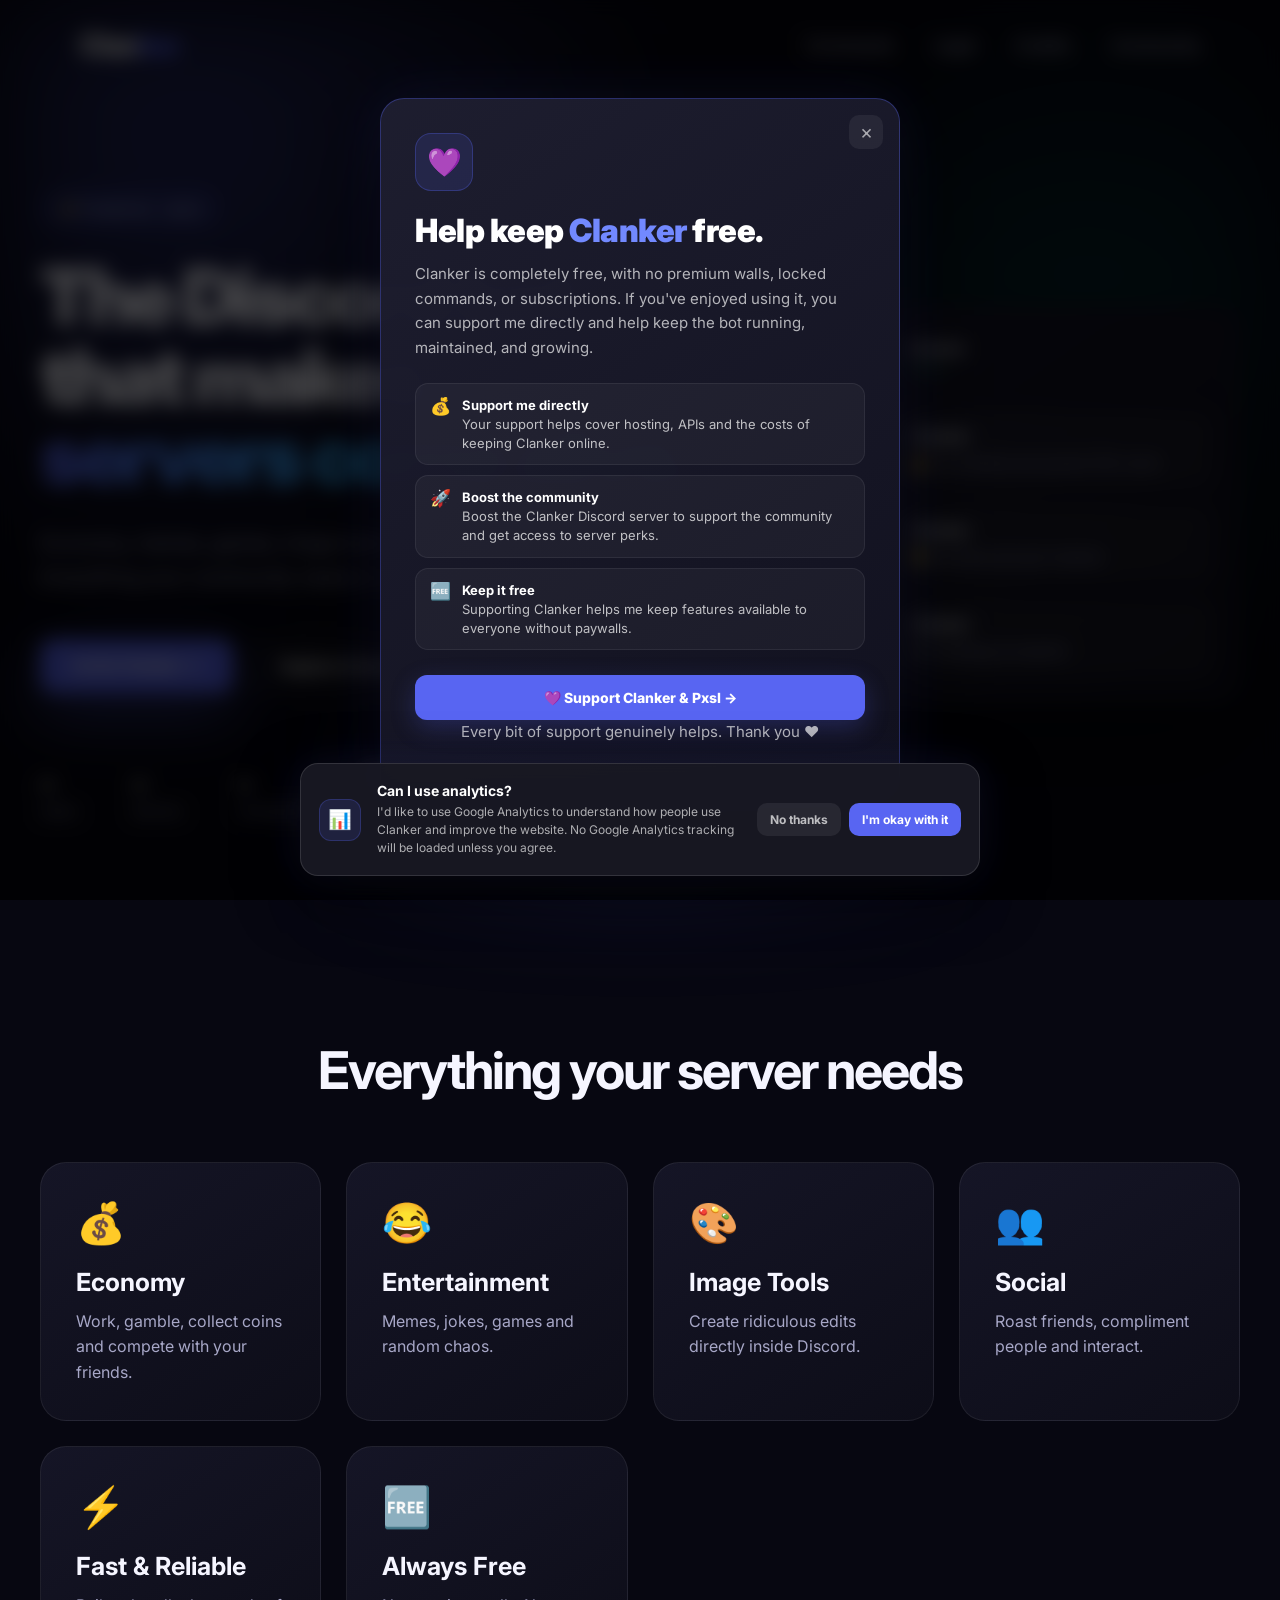
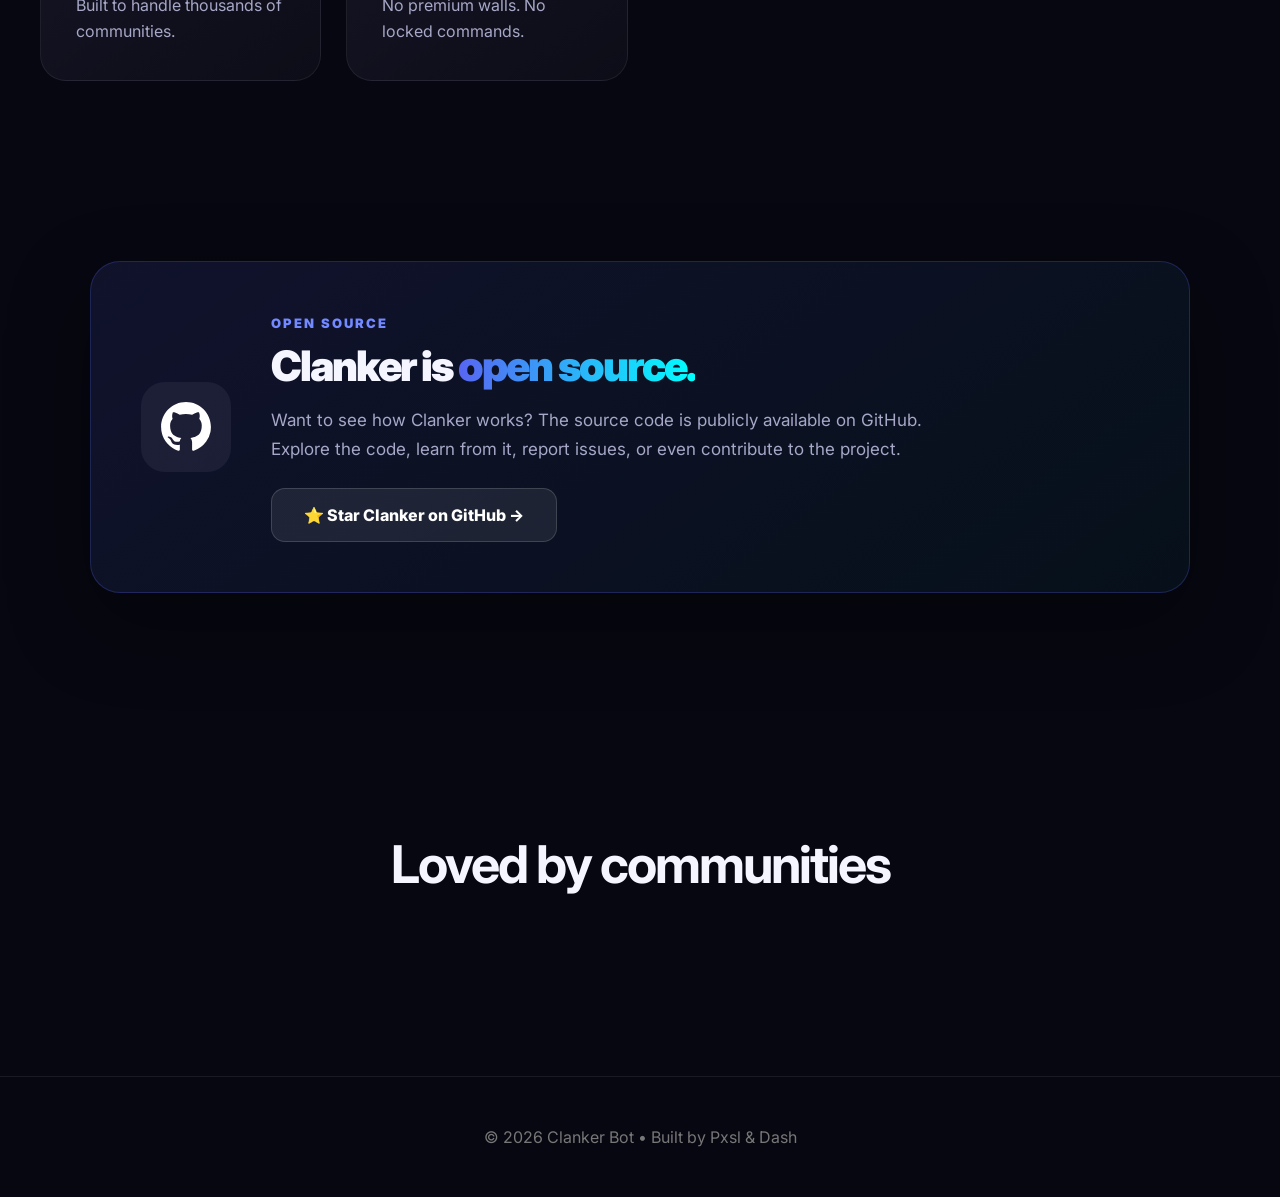
==== commit 3c1eb9c4: "upd website" ====
--- a/index.html
+++ b/index.html
@@ -2,6 +2,62 @@
 <html lang="en">
 
 <head>
+    <script id="discord:component-embed" type="application/json">
+    {
+        "component": {
+            "type": 17,
+            "accent_color": 5793266,
+            "components": [
+                {
+                    "type": 9,
+                    "components": [
+                        {
+                            "type": 10,
+                            "content": "# **[Clanker](https://clanker.pxsl.dev/)**\nThe Discord bot that makes servers come alive.\n\n💰 Economy • 😂 Entertainment • 🎨 Image Tools • 🎮 Games"
+                        }
+                    ],
+                    "accessory": {
+                        "type": 11,
+                        "media": {
+                            "url": "https://clanker.pxsl.dev/assets/clanker.png"
+                        }
+                    }
+                },
+                {
+                    "type": 14,
+                    "spacing": 1
+                },
+                {
+                    "type": 10,
+                    "content": "## **100% free • Always**\nNo premium walls. No locked commands. Just Clanker."
+                },
+                {
+                    "type": 1,
+                    "components": [
+                        {
+                            "type": 2,
+                            "style": 5,
+                            "url": "https://clanker.pxsl.dev/",
+                            "label": "Visit Website"
+                        },
+                        {
+                            "type": 2,
+                            "style": 5,
+                            "url": "https://pxsl.dev/discord/",
+                            "label": "Community"
+                        },
+                        {
+                            "type": 2,
+                            "style": 5,
+                            "url": "https://pxsl.dev/thanks/",
+                            "label": "Support Me"
+                        }
+                    ]
+                }
+            ]
+        }
+    }
+    </script>
 
     <meta charset="UTF-8">
     <meta name="viewport" content="width=device-width, initial-scale=1.0">
@@ -277,10 +333,348 @@
 
     </style>
 
+    <style>
+        .support-overlay {
+            position: fixed;
+            inset: 0;
+            z-index: 99998;
+
+            display: flex;
+            align-items: center;
+            justify-content: center;
+
+            padding: 20px;
+
+            background: rgba(0, 0, 0, 0.72);
+
+            backdrop-filter: blur(10px);
+            -webkit-backdrop-filter: blur(10px);
+
+            opacity: 0;
+            visibility: hidden;
+
+            transition:
+                opacity 0.3s ease,
+                visibility 0.3s ease;
+        }
+
+
+        .support-overlay.show {
+            opacity: 1;
+            visibility: visible;
+        }
+
+
+        .support-modal {
+            position: relative;
+
+            width: min(520px, 100%);
+
+            padding: 34px;
+
+            background:
+                linear-gradient(
+                    145deg,
+                    rgba(30, 30, 48, 0.98),
+                    rgba(17, 17, 31, 0.98)
+                );
+
+            border: 1px solid rgba(88, 101, 242, 0.35);
+            border-radius: 24px;
+
+            box-shadow:
+                0 30px 100px rgba(0, 0, 0, 0.65),
+                0 0 60px rgba(88, 101, 242, 0.12);
+
+            transform: translateY(20px) scale(0.97);
+
+            transition:
+                transform 0.4s cubic-bezier(.16, 1, .3, 1);
+        }
+
+
+        .support-overlay.show .support-modal {
+            transform: translateY(0) scale(1);
+        }
+
+
+        .support-close {
+            position: absolute;
+
+            top: 16px;
+            right: 16px;
+
+            width: 34px;
+            height: 34px;
+
+            border: 0;
+            border-radius: 10px;
+
+            background: rgba(255, 255, 255, 0.06);
+            color: rgba(255, 255, 255, 0.6);
+
+            font-size: 20px;
+            line-height: 1;
+
+            cursor: pointer;
+
+            transition:
+                background 0.2s ease,
+                color 0.2s ease;
+        }
+
+
+        .support-close:hover {
+            background: rgba(255, 255, 255, 0.12);
+            color: #fff;
+        }
+
+
+        .support-icon {
+            width: 58px;
+            height: 58px;
+
+            display: flex;
+            align-items: center;
+            justify-content: center;
+
+            margin-bottom: 20px;
+
+            background: rgba(88, 101, 242, 0.14);
+
+            border: 1px solid rgba(88, 101, 242, 0.3);
+
+            border-radius: 16px;
+
+            font-size: 28px;
+        }
+
+
+        .support-modal h2 {
+            margin: 0 40px 12px 0;
+
+            color: #fff;
+
+            font-size: clamp(25px, 5vw, 32px);
+            font-weight: 900;
+
+            letter-spacing: -0.5px;
+        }
+
+
+        .support-modal h2 span {
+            color: #7289ff;
+        }
+
+
+        .support-modal > p {
+            margin: 0 0 22px;
+
+            color: rgba(255, 255, 255, 0.68);
+
+            font-size: 15px;
+            line-height: 1.65;
+        }
+
+
+        .support-reasons {
+            display: grid;
+            gap: 10px;
+
+            margin-bottom: 25px;
+        }
+
+
+        .support-reason {
+            display: flex;
+            align-items: flex-start;
+
+            gap: 11px;
+
+            padding: 12px 14px;
+
+            background: rgba(255, 255, 255, 0.04);
+
+            border: 1px solid rgba(255, 255, 255, 0.07);
+
+            border-radius: 13px;
+        }
+
+
+        .support-reason span {
+            font-size: 17px;
+        }
+
+
+        .support-reason p {
+            margin: 0;
+
+            color: rgba(255, 255, 255, 0.72);
+
+            font-size: 13px;
+            line-height: 1.45;
+        }
+
+
+        .support-reason strong {
+            color: #fff;
+        }
+
+
+        .support-button {
+            display: flex;
+            align-items: center;
+            justify-content: center;
+
+            width: 100%;
+
+            padding: 14px 20px;
+
+            border-radius: 12px;
+
+            background: #5865F2;
+            color: #fff;
+
+            font-size: 14px;
+            font-weight: 800;
+
+            text-decoration: none;
+
+            box-shadow: 0 8px 25px rgba(88, 101, 242, 0.25);
+
+            transition:
+                transform 0.2s ease,
+                background 0.2s ease,
+                box-shadow 0.2s ease;
+        }
+
+
+        .support-button:hover {
+            transform: translateY(-2px);
+
+            background: #6875ff;
+
+            box-shadow: 0 12px 30px rgba(88, 101, 242, 0.35);
+        }
+
+
+        .support-secondary {
+            margin: 13px 0 0;
+
+            color: rgba(255, 255, 255, 0.4);
+
+            font-size: 11px;
+            line-height: 1.5;
+            text-align: center;
+        }
+
+
+        @media (max-width: 600px) {
+
+            .support-modal {
+                padding: 27px 22px;
+                border-radius: 20px;
+            }
+
+            .support-modal h2 {
+                font-size: 25px;
+            }
+
+        }
+    </style>
+
 </head>
 
 
 <body>
+
+<div
+    id="supportOverlay"
+    class="support-overlay"
+>
+    <div class="support-modal">
+
+        <button
+            id="supportClose"
+            class="support-close"
+            type="button"
+            aria-label="Close"
+        >
+            ×
+        </button>
+
+
+        <div class="support-icon">
+            💜
+        </div>
+
+
+        <h2>
+            Help keep <span>Clanker</span> free.
+        </h2>
+
+
+        <p>
+            Clanker is completely free, with no premium walls,
+            locked commands, or subscriptions. If you've enjoyed
+            using it, you can support me directly and help keep
+            the bot running, maintained, and growing.
+        </p>
+
+
+        <div class="support-reasons">
+
+            <div class="support-reason">
+                <span>💰</span>
+
+                <p>
+                    <strong>Support me directly</strong><br>
+                    Your support helps cover hosting, APIs and
+                    the costs of keeping Clanker online.
+                </p>
+            </div>
+
+
+            <div class="support-reason">
+                <span>🚀</span>
+
+                <p>
+                    <strong>Boost the community</strong><br>
+                    Boost the Clanker Discord server to support
+                    the community and get access to server perks.
+                </p>
+            </div>
+
+
+            <div class="support-reason">
+                <span>🆓</span>
+
+                <p>
+                    <strong>Keep it free</strong><br>
+                    Supporting Clanker helps me keep features
+                    available to everyone without paywalls.
+                </p>
+            </div>
+
+        </div>
+
+
+        <a
+            class="support-button"
+            href="https://pxsl.dev/thanks/"
+            target="_blank"
+            rel="noopener noreferrer"
+        >
+            💜 Support Clanker &amp; Pxsl →
+        </a>
+
+
+        <p class="support-secondary">
+            Every bit of support genuinely helps. Thank you ❤️
+        </p>
+
+    </div>
+</div>
 
 
 <div class="background"></div>
@@ -881,6 +1275,51 @@
 
 
 <script>
+        const supportOverlay =
+            document.getElementById("supportOverlay");
+
+        const supportClose =
+            document.getElementById("supportClose");
+
+
+        function showSupportPopup() {
+
+            supportOverlay.classList.add("show");
+
+        }
+
+
+        function hideSupportPopup() {
+
+            supportOverlay.classList.remove("show");
+
+        }
+
+
+        supportClose.addEventListener(
+            "click",
+            hideSupportPopup
+        );
+
+
+        supportOverlay.addEventListener(
+            "click",
+            (event) => {
+
+                if (event.target === supportOverlay) {
+
+                    hideSupportPopup();
+
+                }
+
+            }
+        );
+
+
+        setTimeout(
+            showSupportPopup,
+            500
+        );
 
     async function loadStats() {
 
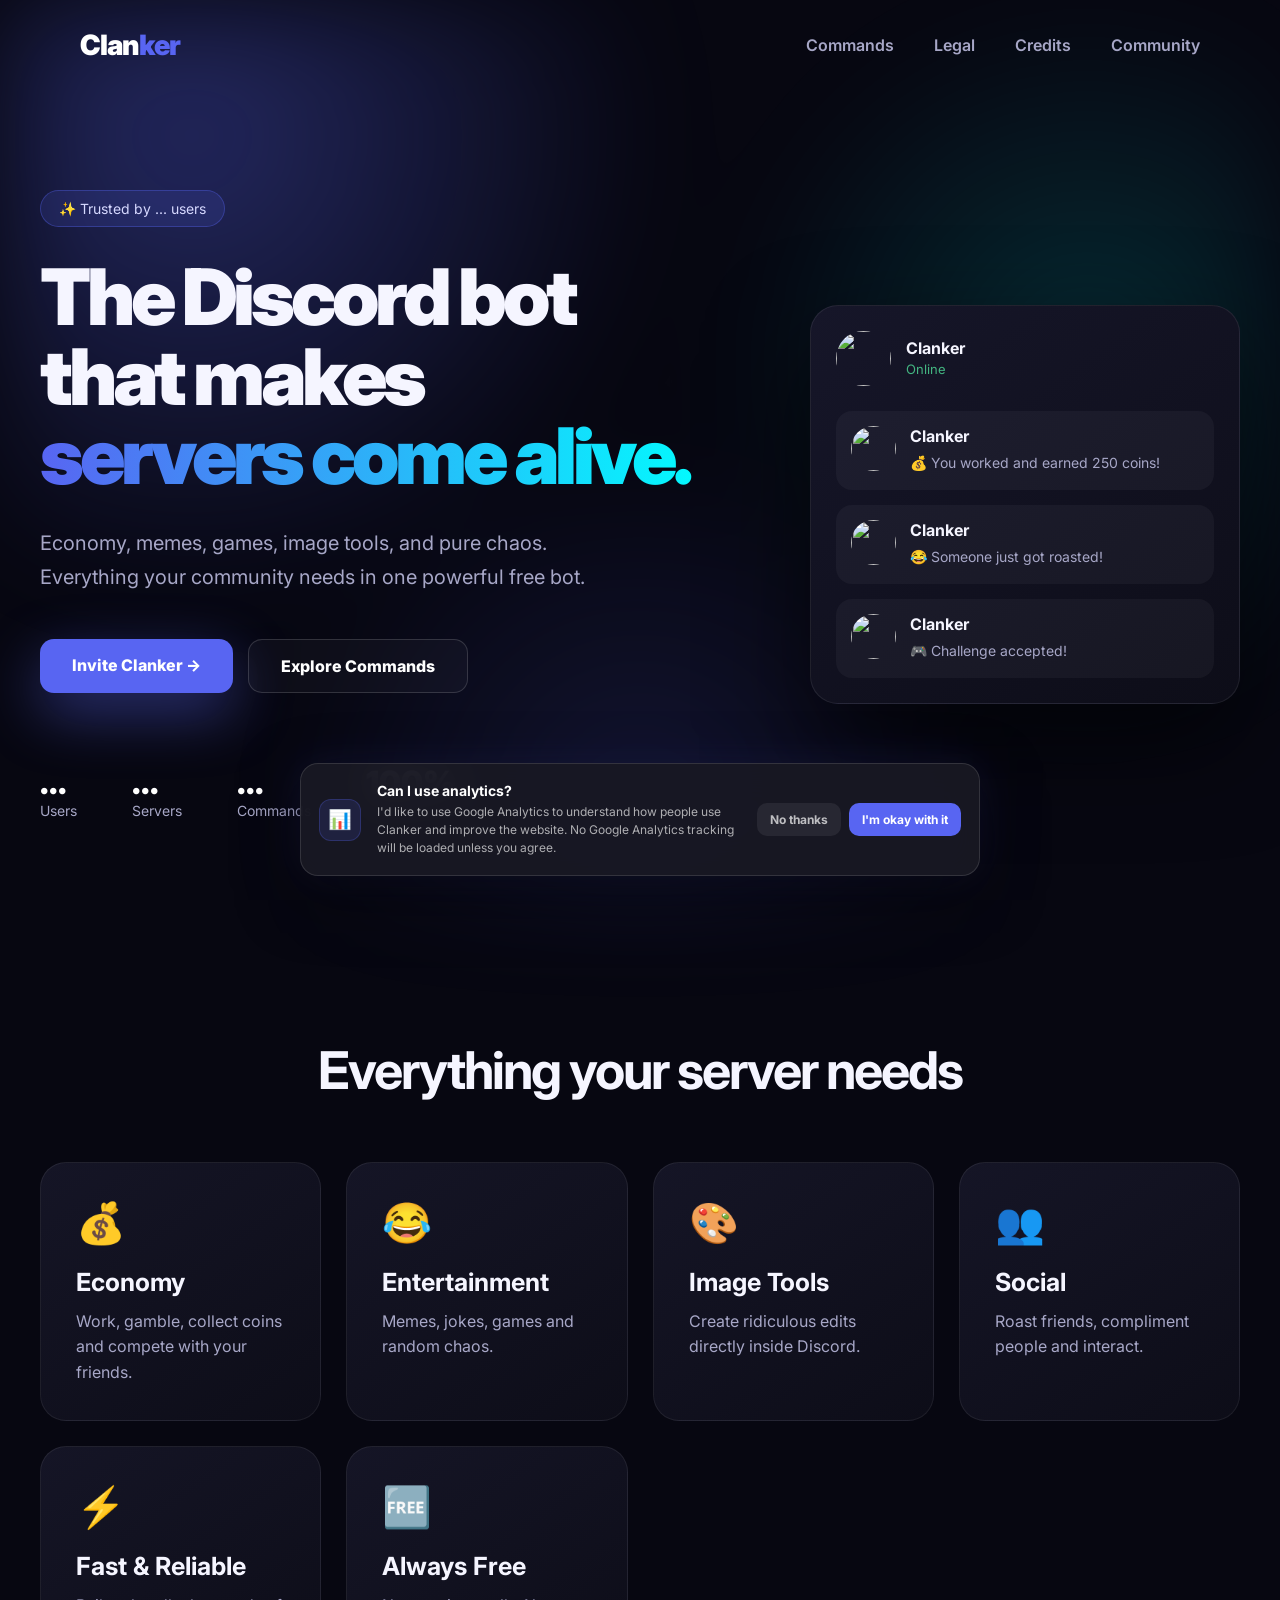
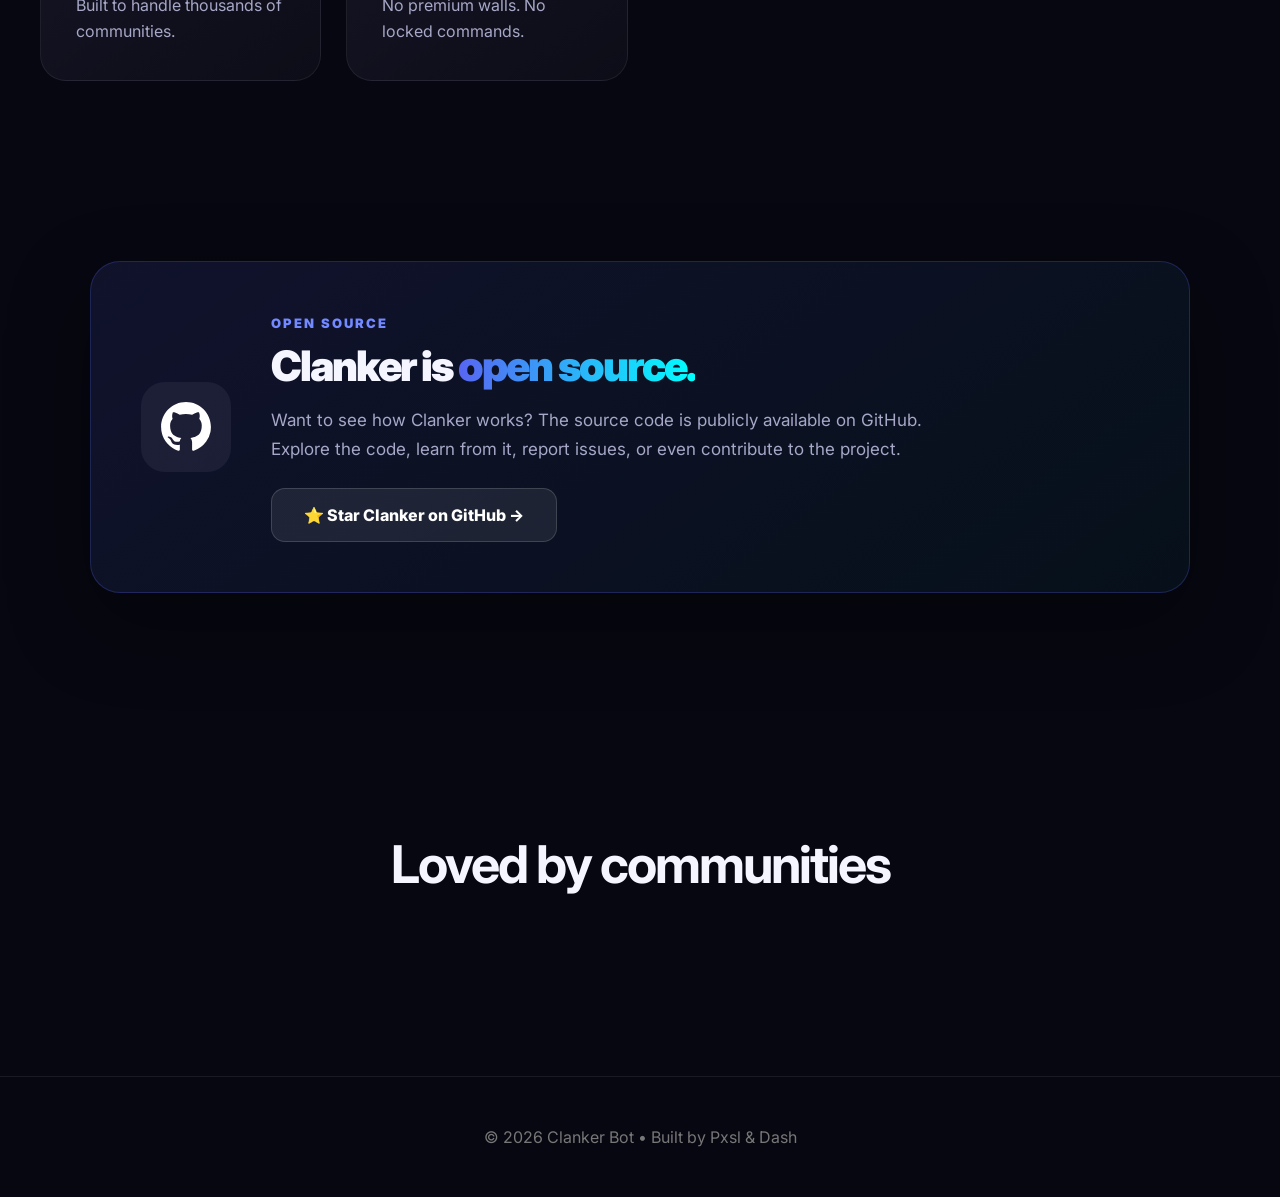
==== commit fa967e98: "added ko fi buttons" ====
--- a/index.html
+++ b/index.html
@@ -333,348 +333,10 @@
 
     </style>
 
-    <style>
-        .support-overlay {
-            position: fixed;
-            inset: 0;
-            z-index: 99998;
-
-            display: flex;
-            align-items: center;
-            justify-content: center;
-
-            padding: 20px;
-
-            background: rgba(0, 0, 0, 0.72);
-
-            backdrop-filter: blur(10px);
-            -webkit-backdrop-filter: blur(10px);
-
-            opacity: 0;
-            visibility: hidden;
-
-            transition:
-                opacity 0.3s ease,
-                visibility 0.3s ease;
-        }
-
-
-        .support-overlay.show {
-            opacity: 1;
-            visibility: visible;
-        }
-
-
-        .support-modal {
-            position: relative;
-
-            width: min(520px, 100%);
-
-            padding: 34px;
-
-            background:
-                linear-gradient(
-                    145deg,
-                    rgba(30, 30, 48, 0.98),
-                    rgba(17, 17, 31, 0.98)
-                );
-
-            border: 1px solid rgba(88, 101, 242, 0.35);
-            border-radius: 24px;
-
-            box-shadow:
-                0 30px 100px rgba(0, 0, 0, 0.65),
-                0 0 60px rgba(88, 101, 242, 0.12);
-
-            transform: translateY(20px) scale(0.97);
-
-            transition:
-                transform 0.4s cubic-bezier(.16, 1, .3, 1);
-        }
-
-
-        .support-overlay.show .support-modal {
-            transform: translateY(0) scale(1);
-        }
-
-
-        .support-close {
-            position: absolute;
-
-            top: 16px;
-            right: 16px;
-
-            width: 34px;
-            height: 34px;
-
-            border: 0;
-            border-radius: 10px;
-
-            background: rgba(255, 255, 255, 0.06);
-            color: rgba(255, 255, 255, 0.6);
-
-            font-size: 20px;
-            line-height: 1;
-
-            cursor: pointer;
-
-            transition:
-                background 0.2s ease,
-                color 0.2s ease;
-        }
-
-
-        .support-close:hover {
-            background: rgba(255, 255, 255, 0.12);
-            color: #fff;
-        }
-
-
-        .support-icon {
-            width: 58px;
-            height: 58px;
-
-            display: flex;
-            align-items: center;
-            justify-content: center;
-
-            margin-bottom: 20px;
-
-            background: rgba(88, 101, 242, 0.14);
-
-            border: 1px solid rgba(88, 101, 242, 0.3);
-
-            border-radius: 16px;
-
-            font-size: 28px;
-        }
-
-
-        .support-modal h2 {
-            margin: 0 40px 12px 0;
-
-            color: #fff;
-
-            font-size: clamp(25px, 5vw, 32px);
-            font-weight: 900;
-
-            letter-spacing: -0.5px;
-        }
-
-
-        .support-modal h2 span {
-            color: #7289ff;
-        }
-
-
-        .support-modal > p {
-            margin: 0 0 22px;
-
-            color: rgba(255, 255, 255, 0.68);
-
-            font-size: 15px;
-            line-height: 1.65;
-        }
-
-
-        .support-reasons {
-            display: grid;
-            gap: 10px;
-
-            margin-bottom: 25px;
-        }
-
-
-        .support-reason {
-            display: flex;
-            align-items: flex-start;
-
-            gap: 11px;
-
-            padding: 12px 14px;
-
-            background: rgba(255, 255, 255, 0.04);
-
-            border: 1px solid rgba(255, 255, 255, 0.07);
-
-            border-radius: 13px;
-        }
-
-
-        .support-reason span {
-            font-size: 17px;
-        }
-
-
-        .support-reason p {
-            margin: 0;
-
-            color: rgba(255, 255, 255, 0.72);
-
-            font-size: 13px;
-            line-height: 1.45;
-        }
-
-
-        .support-reason strong {
-            color: #fff;
-        }
-
-
-        .support-button {
-            display: flex;
-            align-items: center;
-            justify-content: center;
-
-            width: 100%;
-
-            padding: 14px 20px;
-
-            border-radius: 12px;
-
-            background: #5865F2;
-            color: #fff;
-
-            font-size: 14px;
-            font-weight: 800;
-
-            text-decoration: none;
-
-            box-shadow: 0 8px 25px rgba(88, 101, 242, 0.25);
-
-            transition:
-                transform 0.2s ease,
-                background 0.2s ease,
-                box-shadow 0.2s ease;
-        }
-
-
-        .support-button:hover {
-            transform: translateY(-2px);
-
-            background: #6875ff;
-
-            box-shadow: 0 12px 30px rgba(88, 101, 242, 0.35);
-        }
-
-
-        .support-secondary {
-            margin: 13px 0 0;
-
-            color: rgba(255, 255, 255, 0.4);
-
-            font-size: 11px;
-            line-height: 1.5;
-            text-align: center;
-        }
-
-
-        @media (max-width: 600px) {
-
-            .support-modal {
-                padding: 27px 22px;
-                border-radius: 20px;
-            }
-
-            .support-modal h2 {
-                font-size: 25px;
-            }
-
-        }
-    </style>
-
 </head>
 
 
 <body>
-
-<div
-    id="supportOverlay"
-    class="support-overlay"
->
-    <div class="support-modal">
-
-        <button
-            id="supportClose"
-            class="support-close"
-            type="button"
-            aria-label="Close"
-        >
-            ×
-        </button>
-
-
-        <div class="support-icon">
-            💜
-        </div>
-
-
-        <h2>
-            Help keep <span>Clanker</span> free.
-        </h2>
-
-
-        <p>
-            Clanker is completely free, with no premium walls,
-            locked commands, or subscriptions. If you've enjoyed
-            using it, you can support me directly and help keep
-            the bot running, maintained, and growing.
-        </p>
-
-
-        <div class="support-reasons">
-
-            <div class="support-reason">
-                <span>💰</span>
-
-                <p>
-                    <strong>Support me directly</strong><br>
-                    Your support helps cover hosting, APIs and
-                    the costs of keeping Clanker online.
-                </p>
-            </div>
-
-
-            <div class="support-reason">
-                <span>🚀</span>
-
-                <p>
-                    <strong>Boost the community</strong><br>
-                    Boost the Clanker Discord server to support
-                    the community and get access to server perks.
-                </p>
-            </div>
-
-
-            <div class="support-reason">
-                <span>🆓</span>
-
-                <p>
-                    <strong>Keep it free</strong><br>
-                    Supporting Clanker helps me keep features
-                    available to everyone without paywalls.
-                </p>
-            </div>
-
-        </div>
-
-
-        <a
-            class="support-button"
-            href="https://pxsl.dev/thanks/"
-            target="_blank"
-            rel="noopener noreferrer"
-        >
-            💜 Support Clanker &amp; Pxsl →
-        </a>
-
-
-        <p class="support-secondary">
-            Every bit of support genuinely helps. Thank you ❤️
-        </p>
-
-    </div>
-</div>
 
 
 <div class="background"></div>
@@ -1523,6 +1185,15 @@
     defer
 ></script>
 
+<script src='https://storage.ko-fi.com/cdn/scripts/overlay-widget.js'></script>
+<script>
+  kofiWidgetOverlay.draw('pxsldev', {
+    'type': 'floating-chat',
+    'floating-chat.donateButton.text': 'Support me',
+    'floating-chat.donateButton.background-color': '#323842',
+    'floating-chat.donateButton.text-color': '#fff'
+  });
+</script>
 
 </body>
 
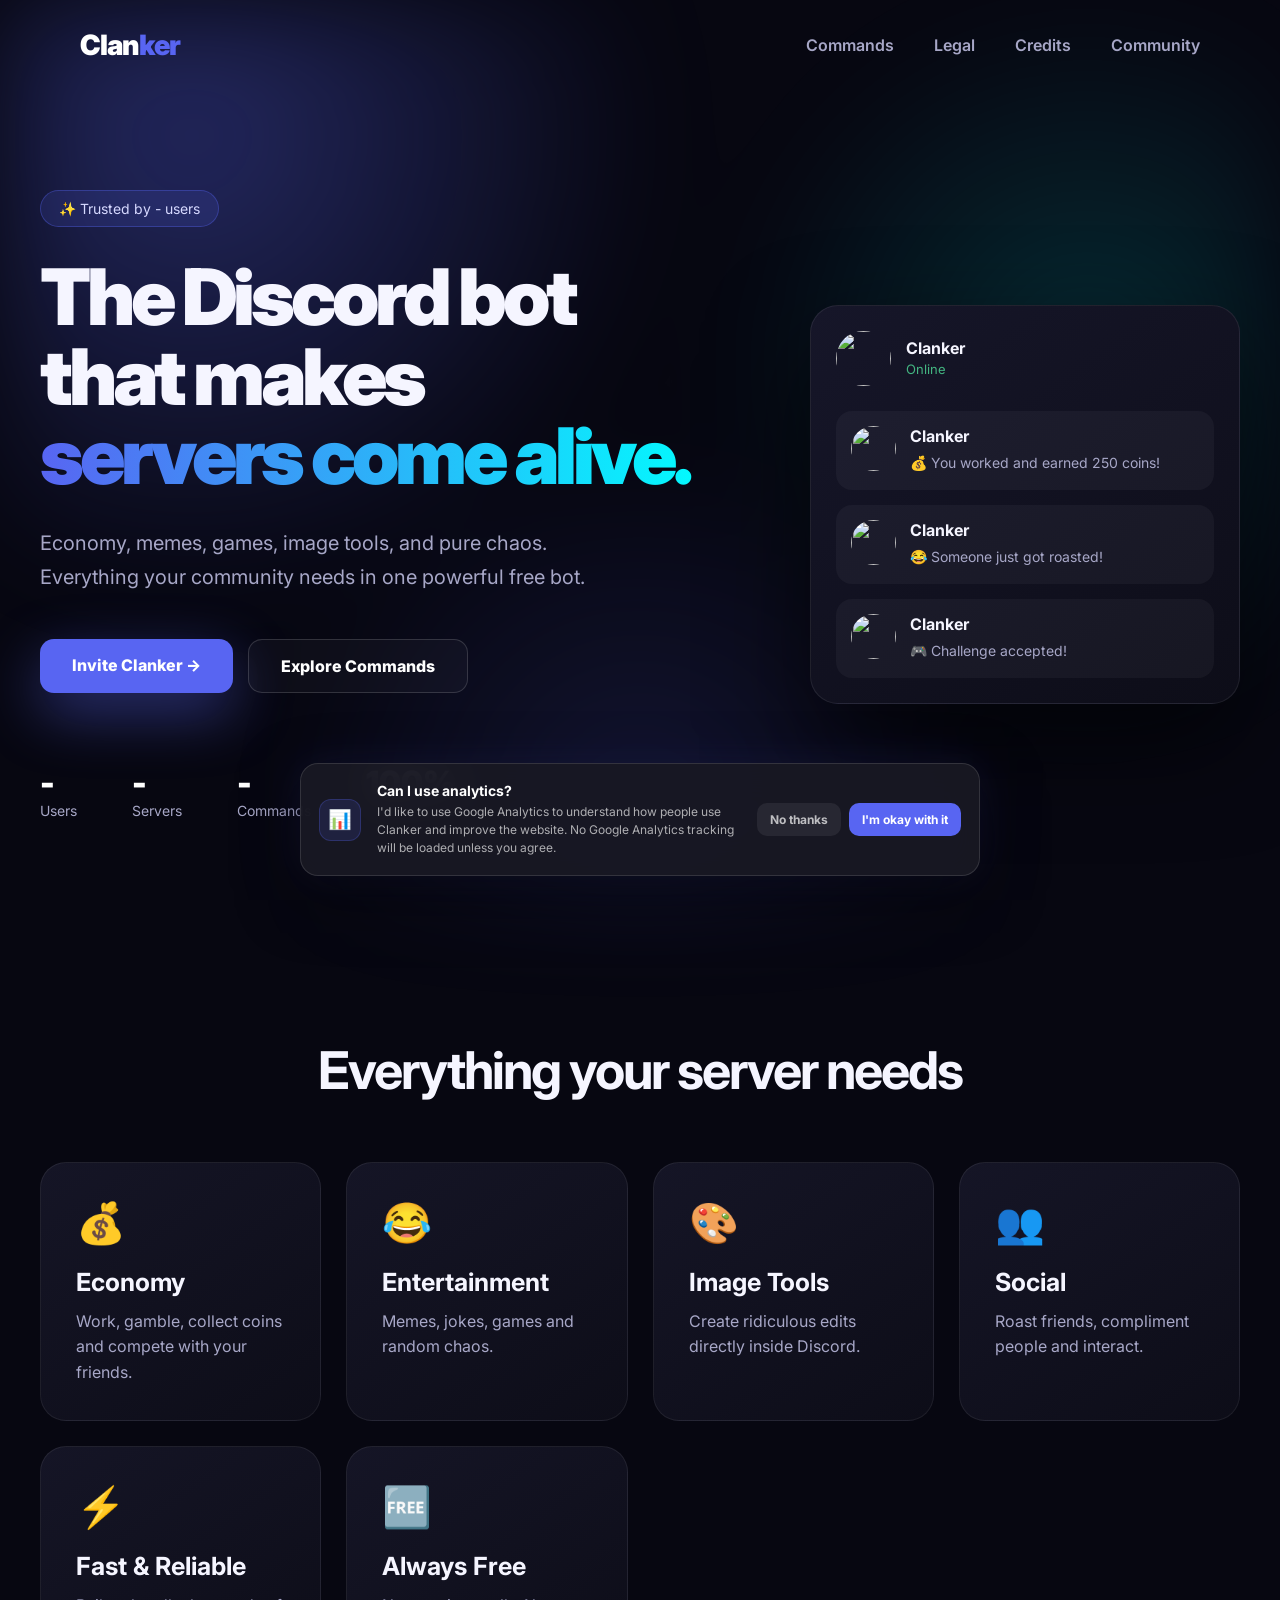
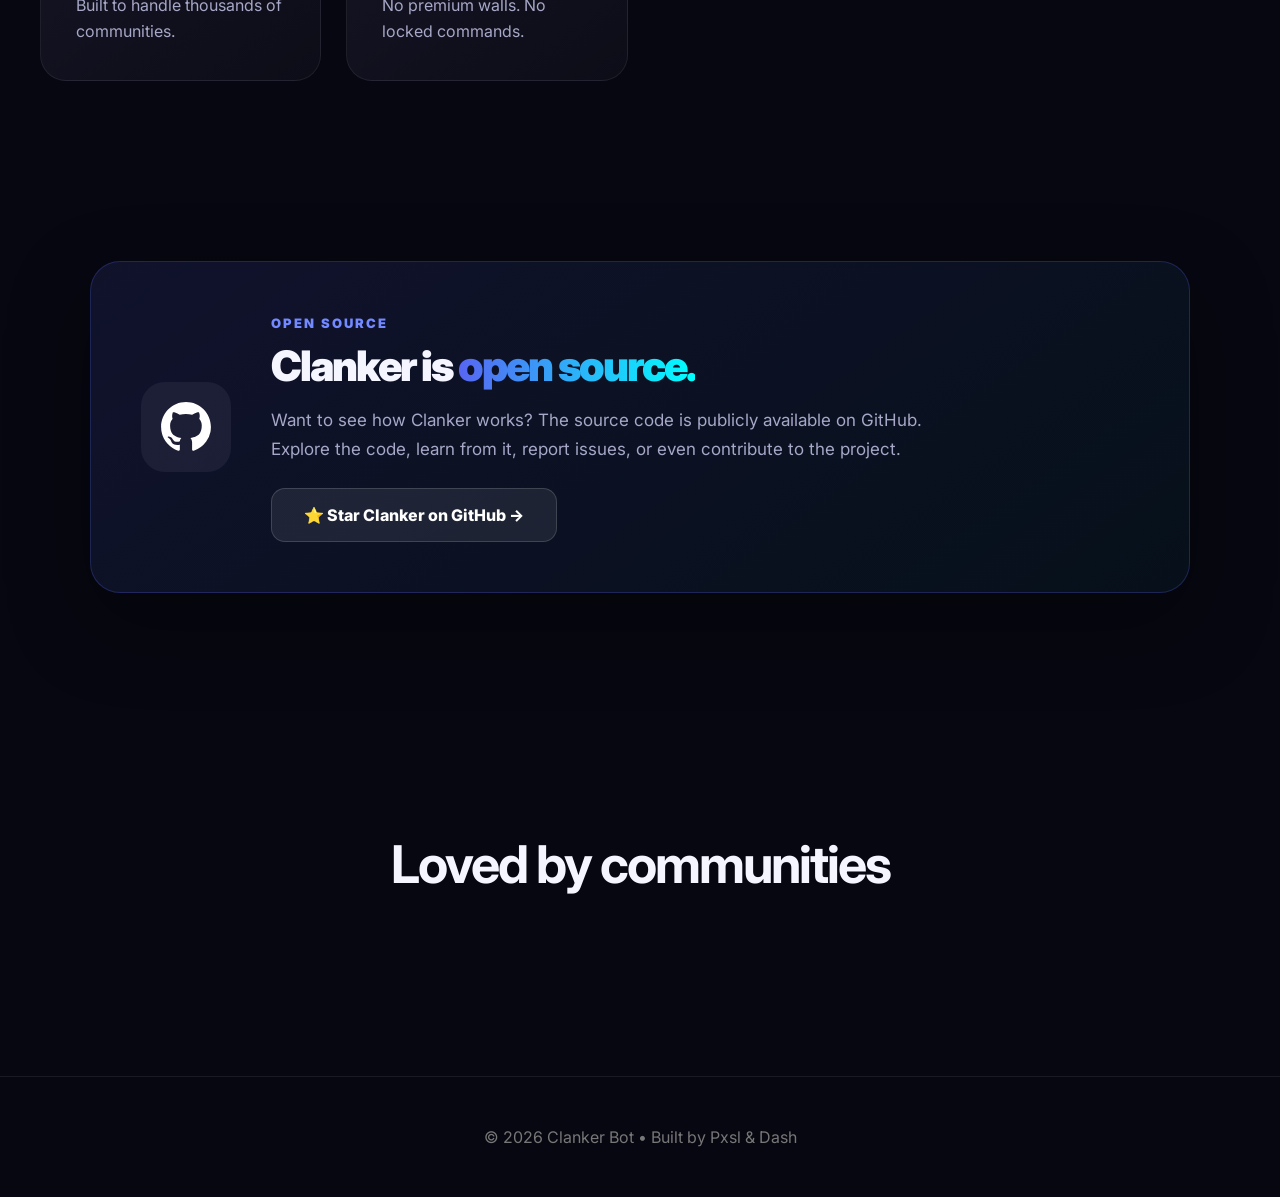
==== commit c5654d55: "fix" ====
--- a/index.html
+++ b/index.html
@@ -937,52 +937,6 @@
 
 
 <script>
-        const supportOverlay =
-            document.getElementById("supportOverlay");
-
-        const supportClose =
-            document.getElementById("supportClose");
-
-
-        function showSupportPopup() {
-
-            supportOverlay.classList.add("show");
-
-        }
-
-
-        function hideSupportPopup() {
-
-            supportOverlay.classList.remove("show");
-
-        }
-
-
-        supportClose.addEventListener(
-            "click",
-            hideSupportPopup
-        );
-
-
-        supportOverlay.addEventListener(
-            "click",
-            (event) => {
-
-                if (event.target === supportOverlay) {
-
-                    hideSupportPopup();
-
-                }
-
-            }
-        );
-
-
-        setTimeout(
-            showSupportPopup,
-            500
-        );
-
     async function loadStats() {
 
         try {
